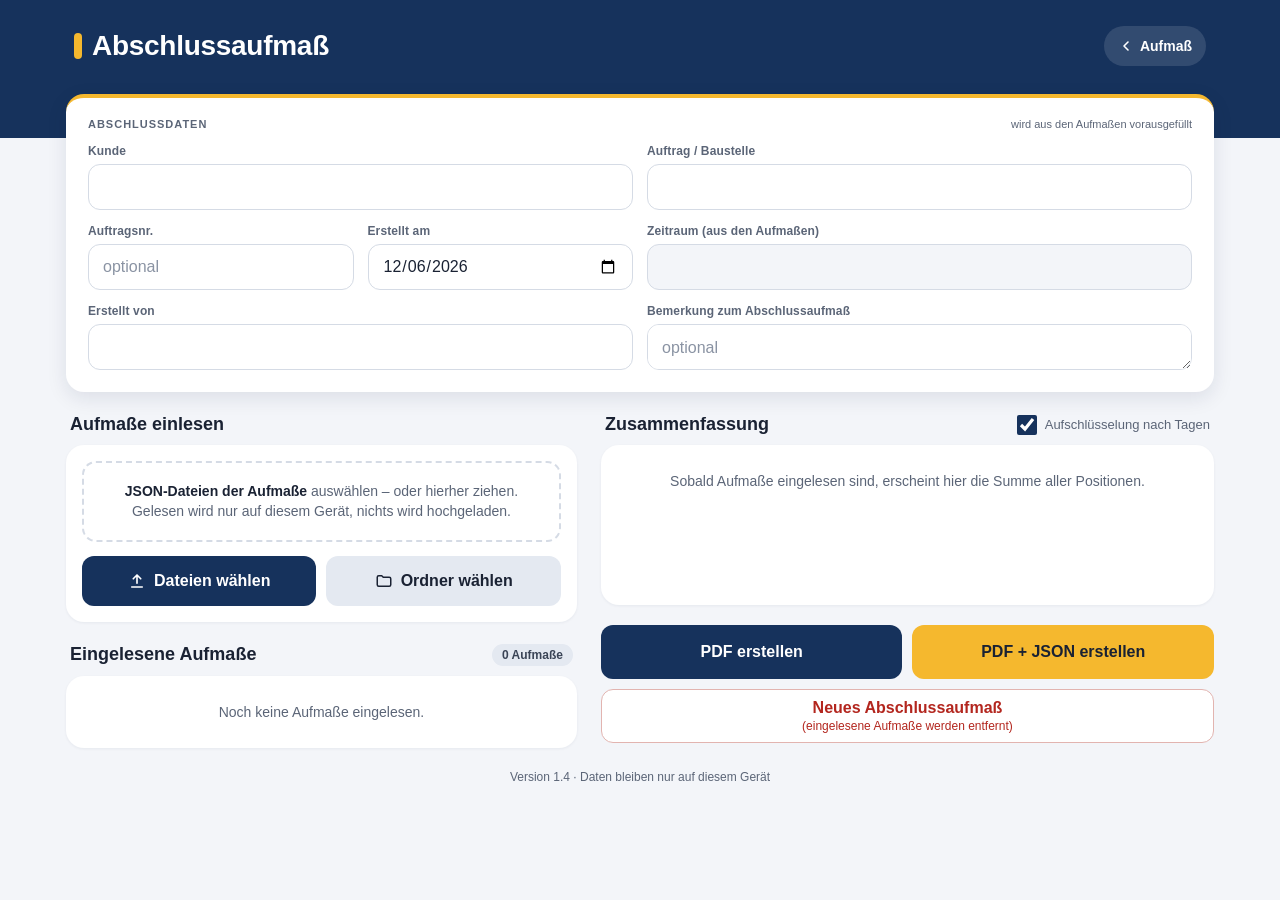
==== summe.html @ 6772f0ee "V1.4" ====
<!DOCTYPE html>
<html lang="de"><head><meta charset="utf-8">
<meta name="viewport" content="width=device-width,initial-scale=1,viewport-fit=cover">
<meta name="apple-mobile-web-app-capable" content="yes">
<meta name="mobile-web-app-capable" content="yes">
<meta name="apple-mobile-web-app-status-bar-style" content="black-translucent">
<meta name="apple-mobile-web-app-title" content="Aufmaß">
<meta name="theme-color" content="#16325c">
<link rel="manifest" href="manifest.json">
<link rel="apple-touch-icon" href="icon-180.png">
<title>Abschlussaufmaß</title>
<style>
:root{--blau:#16325c;--blau2:#0f2747;--gelb:#f5b82e;--gelb-hell:#fff8e6;--bg:#f3f5f9;--text:#1a2233;--muted:#5b6577;--linie:#d5dbe5;--rot:#b3261e}
*{box-sizing:border-box}
html{-webkit-text-size-adjust:100%}
body{margin:0;background:var(--bg);color:var(--text);font-family:-apple-system,BlinkMacSystemFont,"Segoe UI",Inter,Roboto,Arial,sans-serif;-webkit-font-smoothing:antialiased;padding-bottom:max(24px,env(safe-area-inset-bottom))}
.wrap{max-width:1180px;margin:0 auto;padding:0 16px}
button{font-family:inherit;-webkit-tap-highlight-color:transparent}
a{color:inherit}

.bar{background:var(--blau);color:#fff;padding-top:env(safe-area-inset-top)}
.bar .wrap{display:flex;align-items:center;justify-content:space-between;gap:12px;padding:22px 20px 64px}
.brand{display:flex;align-items:center;gap:10px;min-width:0}
.mark{width:8px;height:26px;border-radius:4px;background:var(--gelb);flex:none}
h1{margin:0;font-size:24px;font-weight:700;letter-spacing:-.01em}
.navlink{display:inline-flex;align-items:center;gap:6px;min-height:40px;padding:0 14px;border-radius:999px;background:rgba(255,255,255,.12);color:#fff;text-decoration:none;font-size:14px;font-weight:600;white-space:nowrap}
@media (hover:hover){.navlink:hover{background:rgba(255,255,255,.2)}}

.card{background:#fff;border-radius:18px;padding:16px;box-shadow:0 1px 3px rgba(16,32,64,.06)}
.kopf{position:relative;margin-top:-44px;padding:18px 16px 16px;border-top:4px solid var(--gelb);box-shadow:0 6px 20px rgba(16,32,64,.10)}
.kopfzeile{display:flex;align-items:center;justify-content:space-between;gap:8px;margin-bottom:14px}
.sec{font-size:11px;font-weight:700;letter-spacing:.09em;color:var(--muted);text-transform:uppercase}
.hint{font-size:11px;color:var(--muted);text-align:right}
.kgrid{display:grid;grid-template-columns:repeat(2,minmax(0,1fr));gap:12px}
.s2{grid-column:span 2}.sall{grid-column:1/-1}
.lbl{display:block;font-size:12px;font-weight:600;color:var(--muted);margin-bottom:6px;letter-spacing:.01em}
.in{display:block;width:100%;height:46px;border:1px solid var(--linie);border-radius:12px;padding:0 14px;font-family:inherit;font-size:16px;font-weight:500;color:var(--text);background:#fff;-webkit-appearance:none;appearance:none;margin:0}
input[type=date].in{line-height:44px;min-width:0}
input[type=date].in::-webkit-date-and-time-value{text-align:left}
textarea.in{height:84px;padding:12px 14px;resize:vertical;line-height:1.4}
.in::placeholder{color:#8a93a3;font-weight:400}
.in:focus{outline:none;border-color:var(--blau);box-shadow:0 0 0 3px rgba(245,184,46,.55)}
.in[readonly]{background:var(--bg);color:var(--muted)}

.btn{width:100%;min-height:50px;border:0;border-radius:12px;font-size:16px;font-weight:600;display:flex;align-items:center;justify-content:center;gap:8px;cursor:pointer;padding:8px 12px;text-align:center}
.btn:active{transform:scale(.99);filter:brightness(.95)}
.btn-blau{background:var(--blau);color:#fff}
.btn-gelb{background:var(--gelb);color:var(--text);font-weight:700}
.btn-hell{background:#e4e9f1;color:var(--text)}
.btn-rot{background:#fff;border:1.5px solid #e2b4b0;color:var(--rot)}
.btn.zwei{flex-direction:column;gap:2px}
.btn small{font-size:12px;font-weight:500}
@media (hover:hover){.btn-blau:hover{background:var(--blau2)}.btn-gelb:hover{filter:brightness(.96)}.btn-hell:hover{background:#d9e0ea}.btn-rot:hover{background:#fdf3f2}}
.mt14{margin-top:14px}
.g2{display:grid;grid-template-columns:repeat(2,minmax(0,1fr));gap:10px}

/* Import */
.drop{border:2px dashed var(--linie);border-radius:14px;padding:18px 14px;text-align:center;color:var(--muted);font-size:14px;line-height:1.45}
.drop.ueber{border-color:var(--gelb);background:var(--gelb-hell);color:var(--text)}
.drop b{color:var(--text)}
#fDateien,#fOrdner{display:none}
.meldung{margin-top:12px;border-radius:12px;padding:10px 12px;font-size:14px;line-height:1.45}
.meldung.ok{background:#eaf5ee;border:1px solid #b9dfc6}
.meldung.warn{background:var(--gelb-hell);border:1px solid var(--gelb)}
.meldung.fehler{background:#fdecea;border:1px solid #f1c9c5}
.meldung:empty{display:none}

/* Übersicht Einzelaufmaße */
.h2zeile{display:flex;align-items:center;justify-content:space-between;gap:8px;margin:22px 4px 10px}
h2{margin:0;font-size:18px;font-weight:700}
.chip{font-size:12px;font-weight:600;color:#3a4456;background:#e4e9f1;padding:4px 10px;border-radius:999px;white-space:nowrap}
.liste{padding:0;overflow:hidden}
.am{padding:12px 16px;display:flex;align-items:flex-start;gap:12px;border-bottom:1px solid #eef1f5}
.liste>.am:last-child{border-bottom:0}
.am.abw{background:#fff6f5;box-shadow:inset 4px 0 0 #e57373}
.am .t{flex:1;min-width:0}
.am .z1{font-size:15px;font-weight:600}
.am .z2,.am .z3{font-size:13px;color:var(--muted);overflow-wrap:anywhere}
.am .z3{font-style:italic}
.am .warn{display:inline-block;margin-top:4px;font-size:12px;font-weight:600;color:var(--rot)}
.del{width:40px;height:40px;border:0;border-radius:10px;background:#fdecea;color:#c62828;display:flex;align-items:center;justify-content:center;flex:none;cursor:pointer}
@media (hover:hover){.del:hover{background:#f9d7d3}}
.leer{padding:28px 16px;text-align:center;color:var(--muted);font-size:14px}

/* Ergebnis */
.grp{padding:10px 16px;background:#f7f8fb;display:flex;align-items:center;gap:8px;border-bottom:1px solid #eef1f5}
.grp b{width:6px;height:14px;border-radius:3px;background:var(--gelb)}
.grp .sec{color:var(--text)}
.grp .n{font-size:12px;color:var(--muted)}
.pos{padding:12px 16px;display:flex;align-items:flex-start;gap:12px;border-bottom:1px solid #eef1f5}
.pos .t{flex:1;min-width:0}
.pos .o{font-size:12px;color:var(--muted)}
.pos .b{font-size:15px;font-weight:600;overflow-wrap:anywhere}
.pos .auf{font-size:12.5px;color:var(--muted);margin-top:3px;line-height:1.45;overflow-wrap:anywhere}
.pos .m{font-size:15px;font-weight:700;white-space:nowrap;padding-top:14px}
.summe{padding:10px 16px;background:#eef2f8;font-size:13px;border-bottom:1px solid #e1e6ee}
.summe span{font-weight:700}
.enr{background:var(--gelb);color:var(--text);font-weight:700;padding:1px 6px;border-radius:5px}
.schalter{display:flex;align-items:center;gap:8px;font-size:13px;color:var(--muted);cursor:pointer;user-select:none}
.schalter input{width:20px;height:20px;margin:0;accent-color:var(--blau)}
.aktionen{margin-top:20px;display:grid;grid-template-columns:repeat(2,minmax(0,1fr));gap:10px}
.aktionen .btn{min-height:54px}
.foot{margin:22px 0 0;text-align:center;font-size:12px;color:var(--muted)}

@media (min-width:700px){.kgrid{grid-template-columns:repeat(4,minmax(0,1fr))}textarea.in{height:46px;min-height:46px}}
@media (min-width:900px){
  .bar .wrap{padding:26px 24px 72px}
  h1{font-size:28px}
  .kopf{padding:20px 22px 22px}
  .kgrid{gap:14px}
  .layout{display:grid;grid-template-columns:minmax(0,5fr) minmax(0,6fr);gap:24px;align-items:start}
  .rechts{position:sticky;top:16px}
  #ergebnis{max-height:calc(100vh - 270px);min-height:160px;overflow-y:auto}
}
</style></head><body>
<header class="bar"><div class="wrap">
  <div class="brand"><span class="mark"></span><h1>Abschlussaufmaß</h1></div>
  <a class="navlink" href="index.html"><svg aria-hidden="true" width="16" height="16" viewBox="0 0 24 24" fill="none" stroke="currentColor" stroke-width="2.4" stroke-linecap="round" stroke-linejoin="round"><path d="M15 18l-6-6 6-6"/></svg>Aufmaß</a>
</div></header>
<main class="wrap">

<section class="card kopf" aria-label="Daten des Abschlussaufmaßes">
  <div class="kopfzeile"><span class="sec">Abschlussdaten</span><span class="hint">wird aus den Aufmaßen vorausgefüllt</span></div>
  <div class="kgrid">
    <div class="s2"><label class="lbl" for="abKunde">Kunde</label><input class="in" id="abKunde"></div>
    <div class="s2"><label class="lbl" for="abAuftrag">Auftrag / Baustelle</label><input class="in" id="abAuftrag"></div>
    <div><label class="lbl" for="abNr">Auftragsnr.</label><input class="in" id="abNr" placeholder="optional"></div>
    <div><label class="lbl" for="abDatum">Erstellt am</label><input class="in" type="date" id="abDatum"></div>
    <div class="s2"><label class="lbl" for="abZeit">Zeitraum (aus den Aufmaßen)</label><input class="in" id="abZeit" readonly></div>
    <div class="s2"><label class="lbl" for="abVon">Erstellt von</label><input class="in" id="abVon"></div>
    <div class="s2"><label class="lbl" for="abBem">Bemerkung zum Abschlussaufmaß</label><textarea class="in" id="abBem" placeholder="optional"></textarea></div>
  </div>
</section>

<div class="layout">
<div class="links">
  <div class="h2zeile"><h2>Aufmaße einlesen</h2></div>
  <section class="card">
    <div class="drop" id="drop"><b>JSON-Dateien der Aufmaße</b> auswählen<span id="dropPC"> – oder hierher ziehen</span>.<br>Gelesen wird nur auf diesem Gerät, nichts wird hochgeladen.</div>
    <input type="file" id="fDateien" multiple accept=".json,application/json">
    <input type="file" id="fOrdner" webkitdirectory multiple>
    <div class="g2 mt14" id="importBtns">
      <button class="btn btn-blau" onclick="document.getElementById('fDateien').click()"><svg aria-hidden="true" width="18" height="18" viewBox="0 0 24 24" fill="none" stroke="currentColor" stroke-width="2.2" stroke-linecap="round" stroke-linejoin="round"><path d="M12 15V4M7 9l5-5 5 5M5 20h14"/></svg>Dateien wählen</button>
      <button class="btn btn-hell" id="btnOrdner" onclick="document.getElementById('fOrdner').click()"><svg aria-hidden="true" width="18" height="18" viewBox="0 0 24 24" fill="none" stroke="currentColor" stroke-width="2" stroke-linecap="round" stroke-linejoin="round"><path d="M3 7a2 2 0 0 1 2-2h4l2 2h8a2 2 0 0 1 2 2v8a2 2 0 0 1-2 2H5a2 2 0 0 1-2-2z"/></svg>Ordner wählen</button>
    </div>
    <div class="meldung" id="meldung"></div>
  </section>

  <div class="h2zeile"><h2>Eingelesene Aufmaße</h2><span class="chip" id="anzAm">0 Aufmaße</span></div>
  <div class="meldung warn" id="abwHinweis"></div>
  <section class="card liste" id="amListe" style="margin-top:10px"></section>
</div>

<div class="rechts">
  <div class="h2zeile"><h2>Zusammenfassung</h2>
    <label class="schalter" for="aufschl"><input type="checkbox" id="aufschl" checked>Aufschlüsselung nach Tagen</label>
  </div>
  <section class="card liste" id="ergebnis"></section>
  <div class="aktionen">
    <button class="btn btn-blau" onclick="erstellen(false)">PDF erstellen</button>
    <button class="btn btn-gelb" onclick="erstellen(true)">PDF + JSON erstellen</button>
    <button class="btn btn-rot zwei sall" onclick="neu()">Neues Abschlussaufmaß<small>(eingelesene Aufmaße werden entfernt)</small></button>
  </div>
</div>
</div>

<p class="foot" id="ver"></p>
</main>

<script src="jspdf.min.js"></script>
<script src="jspdf.autotable.min.js"></script>
<script>
const VERSION="1.4";
const KATS=["Material","Stunden","Sonstiges"];
const $=id=>document.getElementById(id);
const ls={get(k,d){try{const v=localStorage.getItem(k);return v===null?d:JSON.parse(v)}catch(e){return d}},
          set(k,v){try{localStorage.setItem(k,JSON.stringify(v))}catch(e){alert("Speichern auf dem Gerät nicht möglich.")}}};
const esc=s=>String(s??"").replace(/[&<>"']/g,c=>({"&":"&amp;","<":"&lt;",">":"&gt;",'"':"&quot;","'":"&#39;"}[c]));
const istENr=nr=>/^E\d+$/i.test(String(nr));
const nrHtml=nr=>istENr(nr)?`<span class="enr">${esc(nr)}</span>`:esc(nr);
const heute=()=>new Date().toISOString().slice(0,10);
const datumDE=iso=>iso?new Date(iso+"T12:00").toLocaleDateString("de-DE"):"";
const datumKurz=iso=>{if(!iso)return "";const [j,m,t]=iso.split("-");return (+t)+"."+(+m)+".";};
const fmt=n=>(+n).toLocaleString("de-DE",{maximumFractionDigits:3});
const rund=n=>Math.round(n*1000)/1000;
const norm=s=>String(s||"").toLowerCase().replace(/\s+/g," ").trim();
const ICON_DEL='<svg aria-hidden="true" width="18" height="18" viewBox="0 0 24 24" fill="none" stroke="currentColor" stroke-width="2" stroke-linecap="round" stroke-linejoin="round"><path d="M4 7h16M9 7V4h6v3M6 7l1 13h10l1-13"/></svg>';
const istHandy=()=>matchMedia("(pointer:coarse)").matches||/iPhone|iPad|iPod|Android/i.test(navigator.userAgent)||(navigator.platform==="MacIntel"&&navigator.maxTouchPoints>1);

// Kategorien wie in der App
function katVonEinheit(e){
  e=String(e||"").toLowerCase().replace(/\./g,"").trim();
  if(/^(std|h|stunde|stunden|std\/mann|mannstunde|mannstunden)$/.test(e))return "Stunden";
  if(/^(pauschal|pauschale|psch|pausch|pa)$/.test(e))return "Sonstiges";
  return "Material";
}
function normKat(k){k=String(k||"").toLowerCase().trim();if(k.startsWith("mat"))return "Material";if(/^(std|stund|lohn|arbeit)/.test(k))return "Stunden";if(k.startsWith("sons"))return "Sonstiges";return ""}
const katVon=(kat,einheit)=>normKat(kat)||katVonEinheit(einheit);
const rang=nr=>!nr?2:istENr(nr)?1:0;

// ---------- Zustand ----------
let aufmasse=ls.get("sum_aufmasse",[]);
const FELDER=["abKunde","abNr","abAuftrag","abDatum","abVon","abBem"];
let vonHand=ls.get("sum_vonhand",{});
FELDER.forEach(f=>{$(f).value=ls.get("sum_"+f,"");$(f).oninput=()=>{vonHand[f]=true;ls.set("sum_vonhand",vonHand);ls.set("sum_"+f,$(f).value)}});
if(!$("abDatum").value){$("abDatum").value=heute();ls.set("sum_abDatum",$("abDatum").value)}
$("aufschl").checked=ls.get("sum_aufschl",true);
$("aufschl").onchange=()=>{ls.set("sum_aufschl",$("aufschl").checked);zeigeErgebnis()};
function speichern(){ls.set("sum_aufmasse",aufmasse)}

// ---------- Einlesen ----------
function pruefe(j){
  if(!j||j.format!=="aufmass"||!Array.isArray(j.positionen)||!j.kopf)return "keine Aufmaß-Datei";
  return "";
}
function bereinige(j,dateiname){
  const k=j.kopf||{};
  return {
    id:String(j.id||dateiname+"_"+(k.datum||"")),datei:dateiname,
    datum:String(k.datum||""),kunde:String(k.kunde||""),auftragsnummer:String(k.auftragsnummer||""),
    auftrag:String(k.auftrag||""),aufgenommenVon:String(k.aufgenommenVon||""),notizen:String(k.notizen||""),
    positionen:j.positionen.filter(p=>p&&p.bezeichnung&&isFinite(+p.menge)).map(p=>({
      artikelnummer:String(p.artikelnummer||""),bezeichnung:String(p.bezeichnung),menge:+p.menge,
      einheit:String(p.einheit||"Stk"),kategorie:katVon(p.kategorie,p.einheit),bemerkung:String(p.bemerkung||"")}))
  };
}
async function einlesen(fileList){
  const files=[...fileList].filter(f=>/\.json$/i.test(f.name));
  const ignoriert=fileList.length-files.length;
  let neu=0;const doppelt=[],kaputt=[];
  for(const f of files){
    try{
      const j=JSON.parse(await f.text());const fehler=pruefe(j);
      if(fehler){kaputt.push(f.name);continue}
      const a=bereinige(j,f.name);
      if(aufmasse.some(x=>x.id===a.id)){doppelt.push(f.name);continue}
      aufmasse.push(a);neu++;
    }catch(e){kaputt.push(f.name)}
  }
  aufmasse.sort((a,b)=>a.datum.localeCompare(b.datum)||a.aufgenommenVon.localeCompare(b.aufgenommenVon,"de"));
  speichern();alles();
  const m=$("meldung");const teile=[];
  if(neu)teile.push(`<b>${neu} Aufmaß${neu==1?"":"e"} eingelesen.</b>`);
  if(doppelt.length)teile.push(`${doppelt.length} bereits vorhanden und übersprungen: ${doppelt.map(esc).join(", ")}`);
  if(kaputt.length)teile.push(`${kaputt.length} Datei${kaputt.length==1?"":"en"} konnte${kaputt.length==1?"":"n"} nicht gelesen werden (keine Aufmaß-JSON): ${kaputt.map(esc).join(", ")}`);
  if(ignoriert>0&&!files.length)teile.push("Keine JSON-Dateien gefunden.");
  m.className="meldung "+(kaputt.length||(!neu&&!doppelt.length)?"fehler":doppelt.length?"warn":"ok");
  m.innerHTML=teile.join("<br>");
}
$("fDateien").onchange=e=>{einlesen(e.target.files);e.target.value=""};
$("fOrdner").onchange=e=>{einlesen(e.target.files);e.target.value=""};
// Ordner-Auswahl und Ziehen nur am PC (iPhone kann das nicht)
if(istHandy()){$("btnOrdner").style.display="none";$("dropPC").style.display="none";$("importBtns").style.gridTemplateColumns="1fr"}
const drop=$("drop");
["dragenter","dragover"].forEach(ev=>document.addEventListener(ev,e=>{e.preventDefault();drop.classList.add("ueber")}));
["dragleave","drop"].forEach(ev=>document.addEventListener(ev,e=>{e.preventDefault();if(ev==="drop"||!e.relatedTarget)drop.classList.remove("ueber")}));
document.addEventListener("drop",e=>{if(e.dataTransfer&&e.dataTransfer.files.length)einlesen(e.dataTransfer.files)});
drop.onclick=()=>$("fDateien").click();drop.style.cursor="pointer";

// ---------- Auswertung ----------
// Bezug: wenn alle eine Auftragsnummer haben -> danach, sonst Kunde + Auftrag. Häufigster Wert gilt als "richtig".
function bezug(){
  const mitNr=aufmasse.length&&aufmasse.every(a=>a.auftragsnummer);
  const key=a=>mitNr?norm(a.auftragsnummer):norm(a.kunde)+"|"+norm(a.auftrag);
  const zaehl={};aufmasse.forEach(a=>{zaehl[key(a)]=(zaehl[key(a)]||0)+1});
  const ref=Object.keys(zaehl).sort((x,y)=>zaehl[y]-zaehl[x])[0];
  const refA=aufmasse.find(a=>key(a)===ref);
  return {abw:new Set(aufmasse.filter(a=>key(a)!==ref).map(a=>a.id)),refA,mitNr};
}
function label(a){
  const gleicherTag=aufmasse.filter(x=>x.datum===a.datum).length>1;
  return datumKurz(a.datum)+(gleicherTag&&a.aufgenommenVon?" "+a.aufgenommenVon:"");
}
function zusammenfassen(){
  const map=new Map();
  aufmasse.forEach(a=>a.positionen.forEach(p=>{
    const key=(p.artikelnummer?"nr:"+norm(p.artikelnummer):"txt:"+norm(p.bezeichnung))+"|"+norm(p.einheit);
    if(!map.has(key))map.set(key,{artikelnummer:p.artikelnummer,bezeichnung:p.bezeichnung,einheit:p.einheit,kategorie:p.kategorie,menge:0,teile:new Map()});
    const e=map.get(key);e.menge=rund(e.menge+p.menge);
    if(!e.teile.has(a.id))e.teile.set(a.id,{aufmassId:a.id,datum:a.datum,label:label(a),menge:0,bem:[]});
    const t=e.teile.get(a.id);t.menge=rund(t.menge+p.menge);if(p.bemerkung&&!t.bem.includes(p.bemerkung))t.bem.push(p.bemerkung);
  }));
  const liste=[...map.values()].map(e=>({...e,teile:[...e.teile.values()].sort((x,y)=>x.datum.localeCompare(y.datum))}));
  liste.sort((a,b)=>KATS.indexOf(a.kategorie)-KATS.indexOf(b.kategorie)||rang(a.artikelnummer)-rang(b.artikelnummer)||
    a.artikelnummer.localeCompare(b.artikelnummer,"de",{numeric:true})||a.bezeichnung.localeCompare(b.bezeichnung,"de"));
  return KATS.map(k=>{
    const pos=liste.filter(e=>e.kategorie===k);
    const summen={};pos.forEach(e=>{summen[e.einheit]=rund((summen[e.einheit]||0)+e.menge)});
    return {kat:k,pos,summen};
  }).filter(g=>g.pos.length);
}
const teilText=t=>`${t.label}: ${fmt(t.menge)}${t.bem.length?" ("+t.bem.join(", ")+")":""}`;
const summenText=s=>Object.entries(s).map(([e,m])=>fmt(m)+" "+e).join(" · ");
function zeitraum(){
  const d=aufmasse.map(a=>a.datum).filter(Boolean).sort();
  if(!d.length)return {von:"",bis:"",text:""};
  return {von:d[0],bis:d[d.length-1],text:d[0]===d[d.length-1]?datumDE(d[0]):datumDE(d[0])+" – "+datumDE(d[d.length-1])};
}

// ---------- Anzeige ----------
function zeigeAufmasse(){
  const {abw}=bezug();
  $("anzAm").textContent=aufmasse.length==1?"1 Aufmaß":aufmasse.length+" Aufmaße";
  $("abwHinweis").innerHTML=abw.size?`<b>Bitte prüfen:</b> ${abw.size} Aufmaß${abw.size==1?" gehört":"e gehören"} vielleicht zu einem anderen Kunden oder Auftrag (rot markiert). ${abw.size==1?"Es wird":"Sie werden"} trotzdem mitgezählt, bis du ${abw.size==1?"es":"sie"} entfernst.`:"";
  $("amListe").innerHTML=aufmasse.length?aufmasse.map((a,i)=>`<div class="am${abw.has(a.id)?" abw":""}"><div class="t">
      <div class="z1">${esc(datumDE(a.datum))}${a.aufgenommenVon?" · "+esc(a.aufgenommenVon):""}</div>
      <div class="z2">${esc(a.kunde||"ohne Kunde")}${a.auftragsnummer?" · Nr. "+esc(a.auftragsnummer):""}${a.auftrag?" · "+esc(a.auftrag):""} · ${a.positionen.length} Pos.</div>
      ${a.notizen?`<div class="z3">„${esc(a.notizen)}“</div>`:""}
      ${abw.has(a.id)?'<span class="warn">Anderer Kunde / Auftrag?</span>':""}
    </div><button class="del" data-i="${i}" aria-label="Aufmaß entfernen">${ICON_DEL}</button></div>`).join("")
    :'<div class="leer">Noch keine Aufmaße eingelesen.</div>';
}
$("amListe").onclick=e=>{const b=e.target.closest("button.del");if(!b)return;aufmasse.splice(+b.dataset.i,1);speichern();alles()};
function zeigeErgebnis(){
  const gr=zusammenfassen(),auf=$("aufschl").checked;let n=0;
  $("ergebnis").innerHTML=gr.length?gr.map(g=>`<div class="grp"><b></b><span class="sec">${g.kat}</span><span class="n">${g.pos.length}</span></div>`
    +g.pos.map(e=>`<div class="pos"><div class="t"><div class="o">${++n}${e.artikelnummer?" · "+nrHtml(e.artikelnummer):""}</div><div class="b">${esc(e.bezeichnung)}</div>${auf?`<div class="auf">${e.teile.map(t=>esc(teilText(t))).join(" · ")}</div>`:""}</div><div class="m">${fmt(e.menge)} ${esc(e.einheit)}</div></div>`).join("")
    +`<div class="summe">Summe ${g.kat}: <span>${esc(summenText(g.summen))}</span></div>`).join("")
    :'<div class="leer">Sobald Aufmaße eingelesen sind, erscheint hier die Summe aller Positionen.</div>';
}
function kopfAuffuellen(){
  const {refA}=bezug();const z=zeitraum();
  $("abZeit").value=z.text;
  const vor={abKunde:refA?refA.kunde:"",abNr:refA?refA.auftragsnummer:"",abAuftrag:refA?refA.auftrag:""};
  Object.entries(vor).forEach(([f,v])=>{if(!vonHand[f]){$(f).value=v;ls.set("sum_"+f,v)}});
}
function alles(){kopfAuffuellen();zeigeAufmasse();zeigeErgebnis()}
function neu(){
  if(aufmasse.length&&!confirm("Alle eingelesenen Aufmaße und die Abschlussdaten entfernen?\n\nHast du das PDF gespeichert? Die JSON-Dateien der Einzelaufmaße bleiben natürlich erhalten."))return;
  aufmasse=[];speichern();vonHand={};ls.set("sum_vonhand",vonHand);
  ["abKunde","abNr","abAuftrag","abBem"].forEach(f=>{$(f).value="";ls.set("sum_"+f,"")});
  $("abDatum").value=heute();ls.set("sum_abDatum",$("abDatum").value);$("meldung").innerHTML="";alles();
}

// ---------- PDF + JSON ----------
const BLAU=[22,50,92],GELB=[245,184,46],LINIE=[225,229,236];
const UML={"ä":"ae","ö":"oe","ü":"ue","Ä":"Ae","Ö":"Oe","Ü":"Ue","ß":"ss"};
const k=()=>({kunde:$("abKunde").value.trim(),nr:$("abNr").value.trim(),auftrag:$("abAuftrag").value.trim(),datum:$("abDatum").value,von:$("abVon").value.trim(),bem:$("abBem").value.trim()});
function dateiName(kd){return ("Abschlussaufmass_"+(kd.kunde||"Kunde")+"_"+(kd.datum||"")).replace(/[äöüÄÖÜß]/g,c=>UML[c]).replace(/[^\w-]+/g,"_").replace(/_+/g,"_")}

function bauePDF(kd){
  const {jsPDF}=window.jspdf;const doc=new jsPDF({unit:"mm",format:"a4"});
  const {abw}=bezug();const z=zeitraum();const gr=zusammenfassen();const auf=$("aufschl").checked;
  doc.setFontSize(18);doc.setTextColor(...BLAU);doc.text("Abschlussaufmaß",14,18);doc.setTextColor(0);
  doc.setDrawColor(...GELB);doc.setLineWidth(1.2);doc.line(14,21,196,21);doc.setDrawColor(0);doc.setLineWidth(0.2);
  doc.setFontSize(10);
  const kopf=[["Kunde",kd.kunde]];if(kd.nr)kopf.push(["Auftragsnummer",kd.nr]);
  kopf.push(["Auftrag / Baustelle",kd.auftrag],["Zeitraum",z.text],["Anzahl Aufmaße",String(aufmasse.length)],["Erstellt am",datumDE(kd.datum)]);
  if(kd.von)kopf.push(["Erstellt von",kd.von]);if(kd.bem)kopf.push(["Bemerkung",kd.bem]);
  let y=29;kopf.forEach(([a,v])=>{doc.setFont(undefined,"bold");doc.text(a+":",14,y);doc.setFont(undefined,"normal");const zl=doc.splitTextToSize(v||"",140);doc.text(zl,55,y);y+=5*Math.max(1,zl.length)+1});
  const folgeKopf=["Abschlussaufmaß",kd.kunde,kd.nr,kd.auftrag,z.text].filter(Boolean).join("  ·  ");
  const folge=()=>{doc.setFontSize(8);doc.setTextColor(90);doc.text(doc.splitTextToSize(folgeKopf,182)[0],14,12);doc.setDrawColor(...GELB);doc.setLineWidth(0.6);doc.line(14,14,196,14);doc.setDrawColor(0);doc.setLineWidth(0.2);doc.setTextColor(0)};
  const opts={margin:{top:20,bottom:18},showHead:"everyPage",didDrawPage:d=>{if(d.pageNumber>1)folge()}};
  const ueberschrift=(t,yy)=>{if(yy>265){doc.addPage();folge();yy=26}doc.setFontSize(12);doc.setFont(undefined,"bold");doc.setTextColor(...BLAU);doc.text(t,14,yy);doc.setTextColor(0);doc.setFont(undefined,"normal");return yy+3};

  // 1. Übersicht der Einzelaufmaße
  y=ueberschrift("Übersicht der Einzelaufmaße",y+5);
  doc.autoTable({...opts,startY:y,head:[["Datum","Aufgenommen von","Kunde","Auftrag / Baustelle","Pos."]],
    body:aufmasse.map(a=>{const st=abw.has(a.id)?{fillColor:[253,236,234]}:{};return [datumDE(a.datum),a.aufgenommenVon,a.kunde+(abw.has(a.id)?"  (abweichend!)":""),[a.auftragsnummer?"Nr. "+a.auftragsnummer:"",a.auftrag].filter(Boolean).join(" · "),a.positionen.length].map(c=>({content:String(c),styles:st}))}),
    styles:{fontSize:9,cellPadding:2},headStyles:{fillColor:BLAU},columnStyles:{0:{cellWidth:22},4:{cellWidth:12,halign:"right"}}});
  y=doc.lastAutoTable.finalY;

  // 2. Notizen aus den Einzelaufmaßen
  const mitNotiz=aufmasse.filter(a=>a.notizen);
  if(mitNotiz.length){
    y=ueberschrift("Notizen aus den Einzelaufmaßen",y+10);
    doc.autoTable({...opts,startY:y,theme:"plain",body:mitNotiz.map(a=>[datumDE(a.datum)+(a.aufgenommenVon?"\n"+a.aufgenommenVon:""),a.notizen]),
      styles:{fontSize:9,cellPadding:2,lineColor:LINIE,lineWidth:{bottom:0.2}},columnStyles:{0:{cellWidth:30,textColor:90}}});
    y=doc.lastAutoTable.finalY;
  }

  // 3. Zusammenfassung
  y=ueberschrift("Zusammenfassung aller Positionen",y+10);
  const body=[];let n=0;const linie={bottom:0.2},ohne={bottom:0};
  gr.forEach(g=>{
    body.push([{content:g.kat,colSpan:5,styles:{fillColor:[255,248,230],fontStyle:"bold",textColor:20,lineWidth:linie,lineColor:LINIE}}]);
    g.pos.forEach(e=>{
      const sub=auf&&e.teile.length;
      body.push([++n,e.artikelnummer,e.bezeichnung,fmt(e.menge),e.einheit].map((c,i)=>({content:String(c),styles:{lineWidth:sub?ohne:linie,lineColor:LINIE,fontStyle:i==3?"bold":"normal"}})));
      if(sub)body.push(["","",{content:e.teile.map(teilText).join("  ·  "),colSpan:3,styles:{fontSize:7.5,textColor:100,cellPadding:{top:0,bottom:2,left:2,right:2}}}].map(c=>typeof c==="object"?{...c,styles:{...c.styles,lineWidth:linie,lineColor:LINIE}}:{content:c,styles:{lineWidth:linie,lineColor:LINIE}}));
    });
    body.push([{content:"Summe "+g.kat+":  "+summenText(g.summen),colSpan:5,styles:{fillColor:[238,242,248],fontStyle:"bold",lineWidth:linie,lineColor:LINIE}}]);
  });
  doc.autoTable({...opts,startY:y,theme:"plain",head:[["Pos.","Art.-Nr.","Material / Leistung","Menge","Einheit"]],body,
    styles:{fontSize:9,cellPadding:2},headStyles:{fillColor:BLAU,textColor:255,fontStyle:"bold"},columnStyles:{0:{cellWidth:11},1:{cellWidth:24},3:{halign:"right",cellWidth:22},4:{cellWidth:22}}});

  let ey=doc.lastAutoTable.finalY+25;if(ey>272){doc.addPage();ey=40;folge()}
  doc.setLineWidth(0.2);doc.line(14,ey,90,ey);doc.line(115,ey,196,ey);doc.setFontSize(9);doc.text("Ort, Datum",14,ey+5);doc.text("Unterschrift Kunde",115,ey+5);
  const seiten=doc.getNumberOfPages();
  for(let i=1;i<=seiten;i++){doc.setPage(i);doc.setFontSize(8);doc.setTextColor(120);doc.text("Seite "+i+" von "+seiten,196,290,{align:"right"});doc.setTextColor(0)}
  return doc.output("blob");
}
function baueJSON(kd){
  const z=zeitraum(),{abw}=bezug();
  return JSON.stringify({
    format:"abschlussaufmass",formatVersion:1,erstelltAm:new Date().toISOString(),appVersion:VERSION,
    kopf:{kunde:kd.kunde,auftragsnummer:kd.nr,auftrag:kd.auftrag,zeitraumVon:z.von,zeitraumBis:z.bis,datum:kd.datum,erstelltVon:kd.von,bemerkung:kd.bem},
    aufmasse:aufmasse.map(a=>({id:a.id,datum:a.datum,aufgenommenVon:a.aufgenommenVon,kunde:a.kunde,auftragsnummer:a.auftragsnummer,auftrag:a.auftrag,notizen:a.notizen,anzahlPositionen:a.positionen.length,abweichend:abw.has(a.id)})),
    positionen:zusammenfassen().flatMap(g=>g.pos.map(e=>({artikelnummer:e.artikelnummer,bezeichnung:e.bezeichnung,menge:e.menge,einheit:e.einheit,kategorie:e.kategorie,
      aufschluesselung:e.teile.map(t=>({aufmassId:t.aufmassId,datum:t.datum,menge:t.menge,bemerkungen:t.bem}))}))),
    summenJeKategorie:Object.fromEntries(zusammenfassen().map(g=>[g.kat,g.summen]))
  },null,2);
}
function erstellen(mitJson){
  if(!aufmasse.length)return alert("Es sind noch keine Aufmaße eingelesen.");
  const {abw}=bezug();
  if(abw.size&&!confirm(abw.size+" Aufmaß(e) haben einen anderen Kunden oder Auftrag und werden mitgezählt.\n\nTrotzdem erstellen?"))return;
  const kd=k(),name=dateiName(kd);
  const files=[new File([bauePDF(kd)],name+".pdf",{type:"application/pdf"})];
  if(mitJson)files.push(new File([baueJSON(kd)],name+".json",{type:"application/json"}));
  teilen(files);
}
async function teilen(files){
  if(istHandy()&&navigator.canShare&&navigator.canShare({files})){
    try{await navigator.share({files});return}catch(e){if(e.name==="AbortError")return}
  }
  files.forEach((f,i)=>setTimeout(()=>{const a=document.createElement("a");a.href=URL.createObjectURL(f);a.download=f.name;document.body.appendChild(a);a.click();setTimeout(()=>{URL.revokeObjectURL(a.href);a.remove()},2000)},i*400));
}

$("ver").textContent="Version "+VERSION+" · Daten bleiben nur auf diesem Gerät";
alles();
if("serviceWorker" in navigator&&location.protocol.startsWith("http"))navigator.serviceWorker.register("sw.js").catch(()=>{});
</script></body></html>
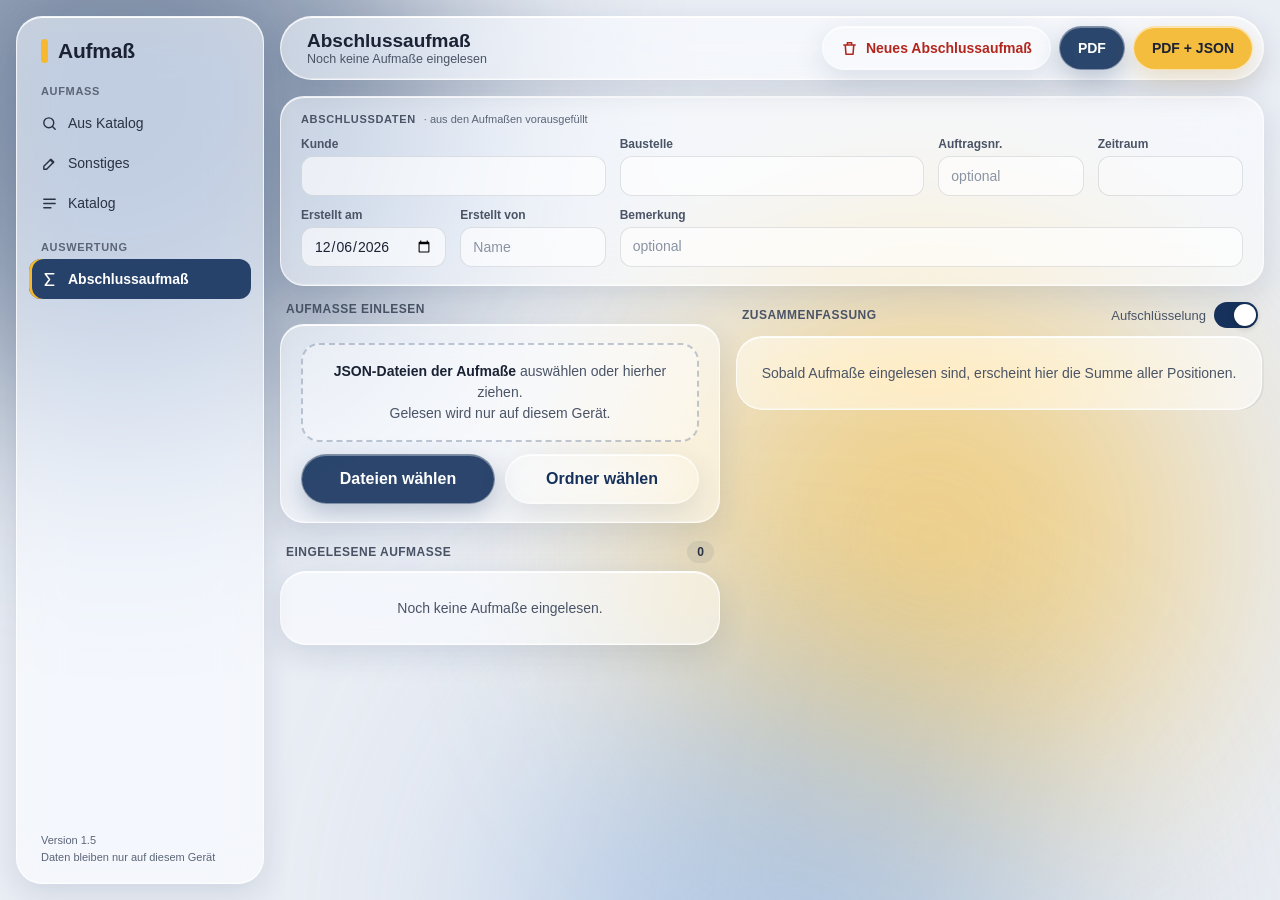
==== commit 83a3a17f: "V1.5" ====
--- a/summe.html
+++ b/summe.html
@@ -3,216 +3,128 @@
 <meta name="viewport" content="width=device-width,initial-scale=1,viewport-fit=cover">
 <meta name="apple-mobile-web-app-capable" content="yes">
 <meta name="mobile-web-app-capable" content="yes">
-<meta name="apple-mobile-web-app-status-bar-style" content="black-translucent">
+<meta name="apple-mobile-web-app-status-bar-style" content="default">
 <meta name="apple-mobile-web-app-title" content="Aufmaß">
-<meta name="theme-color" content="#16325c">
+<meta name="theme-color" content="#e9edf4">
 <link rel="manifest" href="manifest.json">
 <link rel="apple-touch-icon" href="icon-180.png">
+<link rel="stylesheet" href="glas.css">
 <title>Abschlussaufmaß</title>
 <style>
-:root{--blau:#16325c;--blau2:#0f2747;--gelb:#f5b82e;--gelb-hell:#fff8e6;--bg:#f3f5f9;--text:#1a2233;--muted:#5b6577;--linie:#d5dbe5;--rot:#b3261e}
-*{box-sizing:border-box}
-html{-webkit-text-size-adjust:100%}
-body{margin:0;background:var(--bg);color:var(--text);font-family:-apple-system,BlinkMacSystemFont,"Segoe UI",Inter,Roboto,Arial,sans-serif;-webkit-font-smoothing:antialiased;padding-bottom:max(24px,env(safe-area-inset-bottom))}
-.wrap{max-width:1180px;margin:0 auto;padding:0 16px}
-button{font-family:inherit;-webkit-tap-highlight-color:transparent}
-a{color:inherit}
-
-.bar{background:var(--blau);color:#fff;padding-top:env(safe-area-inset-top)}
-.bar .wrap{display:flex;align-items:center;justify-content:space-between;gap:12px;padding:22px 20px 64px}
-.brand{display:flex;align-items:center;gap:10px;min-width:0}
-.mark{width:8px;height:26px;border-radius:4px;background:var(--gelb);flex:none}
-h1{margin:0;font-size:24px;font-weight:700;letter-spacing:-.01em}
-.navlink{display:inline-flex;align-items:center;gap:6px;min-height:40px;padding:0 14px;border-radius:999px;background:rgba(255,255,255,.12);color:#fff;text-decoration:none;font-size:14px;font-weight:600;white-space:nowrap}
-@media (hover:hover){.navlink:hover{background:rgba(255,255,255,.2)}}
-
-.card{background:#fff;border-radius:18px;padding:16px;box-shadow:0 1px 3px rgba(16,32,64,.06)}
-.kopf{position:relative;margin-top:-44px;padding:18px 16px 16px;border-top:4px solid var(--gelb);box-shadow:0 6px 20px rgba(16,32,64,.10)}
-.kopfzeile{display:flex;align-items:center;justify-content:space-between;gap:8px;margin-bottom:14px}
-.sec{font-size:11px;font-weight:700;letter-spacing:.09em;color:var(--muted);text-transform:uppercase}
-.hint{font-size:11px;color:var(--muted);text-align:right}
-.kgrid{display:grid;grid-template-columns:repeat(2,minmax(0,1fr));gap:12px}
-.s2{grid-column:span 2}.sall{grid-column:1/-1}
-.lbl{display:block;font-size:12px;font-weight:600;color:var(--muted);margin-bottom:6px;letter-spacing:.01em}
-.in{display:block;width:100%;height:46px;border:1px solid var(--linie);border-radius:12px;padding:0 14px;font-family:inherit;font-size:16px;font-weight:500;color:var(--text);background:#fff;-webkit-appearance:none;appearance:none;margin:0}
-input[type=date].in{line-height:44px;min-width:0}
-input[type=date].in::-webkit-date-and-time-value{text-align:left}
-textarea.in{height:84px;padding:12px 14px;resize:vertical;line-height:1.4}
-.in::placeholder{color:#8a93a3;font-weight:400}
-.in:focus{outline:none;border-color:var(--blau);box-shadow:0 0 0 3px rgba(245,184,46,.55)}
-.in[readonly]{background:var(--bg);color:var(--muted)}
-
-.btn{width:100%;min-height:50px;border:0;border-radius:12px;font-size:16px;font-weight:600;display:flex;align-items:center;justify-content:center;gap:8px;cursor:pointer;padding:8px 12px;text-align:center}
-.btn:active{transform:scale(.99);filter:brightness(.95)}
-.btn-blau{background:var(--blau);color:#fff}
-.btn-gelb{background:var(--gelb);color:var(--text);font-weight:700}
-.btn-hell{background:#e4e9f1;color:var(--text)}
-.btn-rot{background:#fff;border:1.5px solid #e2b4b0;color:var(--rot)}
-.btn.zwei{flex-direction:column;gap:2px}
-.btn small{font-size:12px;font-weight:500}
-@media (hover:hover){.btn-blau:hover{background:var(--blau2)}.btn-gelb:hover{filter:brightness(.96)}.btn-hell:hover{background:#d9e0ea}.btn-rot:hover{background:#fdf3f2}}
-.mt14{margin-top:14px}
-.g2{display:grid;grid-template-columns:repeat(2,minmax(0,1fr));gap:10px}
-
-/* Import */
-.drop{border:2px dashed var(--linie);border-radius:14px;padding:18px 14px;text-align:center;color:var(--muted);font-size:14px;line-height:1.45}
-.drop.ueber{border-color:var(--gelb);background:var(--gelb-hell);color:var(--text)}
-.drop b{color:var(--text)}
-#fDateien,#fOrdner{display:none}
-.meldung{margin-top:12px;border-radius:12px;padding:10px 12px;font-size:14px;line-height:1.45}
-.meldung.ok{background:#eaf5ee;border:1px solid #b9dfc6}
-.meldung.warn{background:var(--gelb-hell);border:1px solid var(--gelb)}
-.meldung.fehler{background:#fdecea;border:1px solid #f1c9c5}
-.meldung:empty{display:none}
-
-/* Übersicht Einzelaufmaße */
-.h2zeile{display:flex;align-items:center;justify-content:space-between;gap:8px;margin:22px 4px 10px}
-h2{margin:0;font-size:18px;font-weight:700}
-.chip{font-size:12px;font-weight:600;color:#3a4456;background:#e4e9f1;padding:4px 10px;border-radius:999px;white-space:nowrap}
-.liste{padding:0;overflow:hidden}
-.am{padding:12px 16px;display:flex;align-items:flex-start;gap:12px;border-bottom:1px solid #eef1f5}
-.liste>.am:last-child{border-bottom:0}
-.am.abw{background:#fff6f5;box-shadow:inset 4px 0 0 #e57373}
-.am .t{flex:1;min-width:0}
-.am .z1{font-size:15px;font-weight:600}
-.am .z2,.am .z3{font-size:13px;color:var(--muted);overflow-wrap:anywhere}
-.am .z3{font-style:italic}
-.am .warn{display:inline-block;margin-top:4px;font-size:12px;font-weight:600;color:var(--rot)}
-.del{width:40px;height:40px;border:0;border-radius:10px;background:#fdecea;color:#c62828;display:flex;align-items:center;justify-content:center;flex:none;cursor:pointer}
-@media (hover:hover){.del:hover{background:#f9d7d3}}
-.leer{padding:28px 16px;text-align:center;color:var(--muted);font-size:14px}
-
-/* Ergebnis */
-.grp{padding:10px 16px;background:#f7f8fb;display:flex;align-items:center;gap:8px;border-bottom:1px solid #eef1f5}
-.grp b{width:6px;height:14px;border-radius:3px;background:var(--gelb)}
-.grp .sec{color:var(--text)}
-.grp .n{font-size:12px;color:var(--muted)}
-.pos{padding:12px 16px;display:flex;align-items:flex-start;gap:12px;border-bottom:1px solid #eef1f5}
-.pos .t{flex:1;min-width:0}
-.pos .o{font-size:12px;color:var(--muted)}
-.pos .b{font-size:15px;font-weight:600;overflow-wrap:anywhere}
-.pos .auf{font-size:12.5px;color:var(--muted);margin-top:3px;line-height:1.45;overflow-wrap:anywhere}
-.pos .m{font-size:15px;font-weight:700;white-space:nowrap;padding-top:14px}
-.summe{padding:10px 16px;background:#eef2f8;font-size:13px;border-bottom:1px solid #e1e6ee}
-.summe span{font-weight:700}
-.enr{background:var(--gelb);color:var(--text);font-weight:700;padding:1px 6px;border-radius:5px}
-.schalter{display:flex;align-items:center;gap:8px;font-size:13px;color:var(--muted);cursor:pointer;user-select:none}
-.schalter input{width:20px;height:20px;margin:0;accent-color:var(--blau)}
-.aktionen{margin-top:20px;display:grid;grid-template-columns:repeat(2,minmax(0,1fr));gap:10px}
-.aktionen .btn{min-height:54px}
-.foot{margin:22px 0 0;text-align:center;font-size:12px;color:var(--muted)}
-
-@media (min-width:700px){.kgrid{grid-template-columns:repeat(4,minmax(0,1fr))}textarea.in{height:46px;min-height:46px}}
-@media (min-width:900px){
-  .bar .wrap{padding:26px 24px 72px}
-  h1{font-size:28px}
-  .kopf{padding:20px 22px 22px}
-  .kgrid{gap:14px}
-  .layout{display:grid;grid-template-columns:minmax(0,5fr) minmax(0,6fr);gap:24px;align-items:start}
-  .rechts{position:sticky;top:16px}
-  #ergebnis{max-height:calc(100vh - 270px);min-height:160px;overflow-y:auto}
-}
-</style></head><body>
-<header class="bar"><div class="wrap">
-  <div class="brand"><span class="mark"></span><h1>Abschlussaufmaß</h1></div>
-  <a class="navlink" href="index.html"><svg aria-hidden="true" width="16" height="16" viewBox="0 0 24 24" fill="none" stroke="currentColor" stroke-width="2.4" stroke-linecap="round" stroke-linejoin="round"><path d="M15 18l-6-6 6-6"/></svg>Aufmaß</a>
-</div></header>
-<main class="wrap">
-
-<section class="card kopf" aria-label="Daten des Abschlussaufmaßes">
-  <div class="kopfzeile"><span class="sec">Abschlussdaten</span><span class="hint">wird aus den Aufmaßen vorausgefüllt</span></div>
-  <div class="kgrid">
-    <div class="s2"><label class="lbl" for="abKunde">Kunde</label><input class="in" id="abKunde"></div>
-    <div class="s2"><label class="lbl" for="abAuftrag">Auftrag / Baustelle</label><input class="in" id="abAuftrag"></div>
-    <div><label class="lbl" for="abNr">Auftragsnr.</label><input class="in" id="abNr" placeholder="optional"></div>
-    <div><label class="lbl" for="abDatum">Erstellt am</label><input class="in" type="date" id="abDatum"></div>
-    <div class="s2"><label class="lbl" for="abZeit">Zeitraum (aus den Aufmaßen)</label><input class="in" id="abZeit" readonly></div>
-    <div class="s2"><label class="lbl" for="abVon">Erstellt von</label><input class="in" id="abVon"></div>
-    <div class="s2"><label class="lbl" for="abBem">Bemerkung zum Abschlussaufmaß</label><textarea class="in" id="abBem" placeholder="optional"></textarea></div>
+.mini{width:36px;height:36px;border-radius:50%;border:0;display:flex;align-items:center;justify-content:center;flex:none;background:rgba(217,48,37,.12);color:#c62828}
+.handykopf{flex-direction:column;gap:10px}
+.handykopf .pille{height:40px;padding:0 14px 0 10px}
+.ausgeblendet .zinhalt{opacity:.75}
+.wiederher{border:0;background:rgba(22,50,92,.1);color:var(--blau);font-weight:600;font-size:13px;border-radius:999px;padding:7px 12px;white-space:nowrap}
+.aufschl{display:flex;align-items:center;gap:8px;text-transform:none;letter-spacing:0;font-weight:500;font-size:13px;cursor:pointer}
+.aufschl input.schalter{width:44px;height:26px}
+.aufschl input.schalter::after{width:22px;height:22px}
+.aufschl input.schalter:checked::after{transform:translateX(18px)}
+@media (min-width:900px){.handykopf{display:none}}
+</style>
+</head><body>
+<div class="hg" aria-hidden="true"><i class="b1"></i><i class="b2"></i><i class="b3"></i></div>
+
+<aside class="seite glass" aria-label="Navigation">
+  <div class="brand"><span></span><b>Aufmaß</b></div>
+  <div class="ncap">Aufmaß</div>
+  <a class="nav" href="index.html"><svg aria-hidden="true" width="17" height="17" viewBox="0 0 24 24" fill="none" stroke="currentColor" stroke-width="2" stroke-linecap="round"><circle cx="11" cy="11" r="7"/><path d="M20 20l-3.5-3.5"/></svg>Aus Katalog</a>
+  <a class="nav" href="index.html#sonstiges"><svg aria-hidden="true" width="17" height="17" viewBox="0 0 24 24" fill="none" stroke="currentColor" stroke-width="2" stroke-linecap="round" stroke-linejoin="round"><path d="M4 20h4l10-10-4-4L4 16z"/><path d="M13 7l4 4"/></svg>Sonstiges</a>
+  <a class="nav" href="index.html#katalog"><svg aria-hidden="true" width="17" height="17" viewBox="0 0 24 24" fill="none" stroke="currentColor" stroke-width="2" stroke-linecap="round"><path d="M4 6h16M4 12h16M4 18h10"/></svg>Katalog</a>
+  <div class="ncap">Auswertung</div>
+  <span class="nav akt"><svg aria-hidden="true" width="17" height="17" viewBox="0 0 24 24" fill="none" stroke="currentColor" stroke-width="2.2" stroke-linecap="round" stroke-linejoin="round"><path d="M18 4H6l6 8-6 8h12"/></svg>Abschlussaufmaß</span>
+  <div class="sfuss"><span class="vtext"></span><br>Daten bleiben nur auf diesem Gerät</div>
+</aside>
+
+<div class="app">
+  <header class="leiste glass">
+    <div><div class="lt">Abschlussaufmaß</div><div class="ls" id="ltSub"></div></div>
+    <div class="laktionen">
+      <button class="btn glass btn-rot" onclick="neu()" title="Eingelesene Aufmaße werden entfernt"><span class="ic-muell"></span>Neues Abschlussaufmaß</button>
+      <button class="btn btn-blau" onclick="erstellen(false)">PDF</button>
+      <button class="btn btn-gelb" onclick="erstellen(true)">PDF + JSON</button>
+    </div>
+  </header>
+
+  <header class="handykopf">
+    <a class="pille glass" href="index.html"><svg aria-hidden="true" width="18" height="18" viewBox="0 0 24 24" fill="none" stroke="currentColor" stroke-width="2.4" stroke-linecap="round" stroke-linejoin="round"><path d="M15 18l-6-6 6-6"/></svg>Aufmaß</a>
+    <h1>Abschlussaufmaß</h1>
+  </header>
+
+  <div class="cap nurhandy"><span>Abschlussdaten</span></div>
+  <section class="glass karte kopf offen" aria-label="Abschlussdaten">
+    <div class="kopfinhalt">
+      <div class="kcap">Abschlussdaten <span>· aus den Aufmaßen vorausgefüllt</span></div>
+      <div class="form fgrid">
+        <div class="f w2"><label for="abKunde">Kunde</label><input class="in" id="abKunde"></div>
+        <div class="f w2"><label for="abAuftrag">Baustelle</label><input class="in" id="abAuftrag"></div>
+        <div class="f w1"><label for="abNr">Auftragsnr.</label><input class="in" id="abNr" placeholder="optional"></div>
+        <div class="f w1 ro"><label for="abZeit">Zeitraum</label><input class="in" id="abZeit" readonly tabindex="-1"></div>
+        <div class="f w1"><label for="abDatum">Erstellt am</label><input class="in" type="date" id="abDatum"></div>
+        <div class="f w1"><label for="abVon">Erstellt von</label><input class="in" id="abVon" placeholder="Name"></div>
+        <div class="f lang w4"><label for="abBem">Bemerkung</label><textarea class="in" id="abBem" rows="2" placeholder="optional"></textarea></div>
+      </div>
+    </div>
+  </section>
+
+  <div class="spalten">
+    <div class="links">
+      <div class="cap"><span>Aufmaße einlesen</span></div>
+      <div class="glass karte panel">
+        <div class="dropzone" id="drop"><b>JSON-Dateien der Aufmaße</b> auswählen<span id="dropPC"> oder hierher ziehen</span>.<br>Gelesen wird nur auf diesem Gerät.</div>
+        <input type="file" id="fDateien" multiple accept=".json,application/json" hidden>
+        <input type="file" id="fOrdner" webkitdirectory multiple hidden>
+        <div class="zweier" id="importBtns" style="margin-top:12px">
+          <button class="btn btn-blau" onclick="document.getElementById('fDateien').click()">Dateien wählen</button>
+          <button class="btn glass btn-glas" id="btnOrdner" onclick="document.getElementById('fOrdner').click()">Ordner wählen</button>
+        </div>
+        <div class="hinweis mt" id="meldung"></div>
+      </div>
+
+      <div class="cap"><span>Eingelesene Aufmaße</span><span class="chip" id="anzAm">0</span></div>
+      <div class="hinweis" id="abwHinweis"></div>
+      <div class="glass karte liste" id="amListe"></div>
+    </div>
+
+    <div class="rechts">
+      <div class="cap oben"><span>Zusammenfassung</span><label class="aufschl" for="aufschl">Aufschlüsselung <input type="checkbox" class="schalter" id="aufschl" checked></label></div>
+      <div class="hinweis" id="korrHinweis"></div>
+      <div class="scrollbox" id="ergebnis" aria-live="polite"></div>
+      <div class="zweier nurhandy">
+        <button class="btn glass btn-rot zwei ganz" onclick="neu()">Neues Abschlussaufmaß<small>(eingelesene Aufmaße werden entfernt)</small></button>
+      </div>
+    </div>
   </div>
-</section>
-
-<div class="layout">
-<div class="links">
-  <div class="h2zeile"><h2>Aufmaße einlesen</h2></div>
-  <section class="card">
-    <div class="drop" id="drop"><b>JSON-Dateien der Aufmaße</b> auswählen<span id="dropPC"> – oder hierher ziehen</span>.<br>Gelesen wird nur auf diesem Gerät, nichts wird hochgeladen.</div>
-    <input type="file" id="fDateien" multiple accept=".json,application/json">
-    <input type="file" id="fOrdner" webkitdirectory multiple>
-    <div class="g2 mt14" id="importBtns">
-      <button class="btn btn-blau" onclick="document.getElementById('fDateien').click()"><svg aria-hidden="true" width="18" height="18" viewBox="0 0 24 24" fill="none" stroke="currentColor" stroke-width="2.2" stroke-linecap="round" stroke-linejoin="round"><path d="M12 15V4M7 9l5-5 5 5M5 20h14"/></svg>Dateien wählen</button>
-      <button class="btn btn-hell" id="btnOrdner" onclick="document.getElementById('fOrdner').click()"><svg aria-hidden="true" width="18" height="18" viewBox="0 0 24 24" fill="none" stroke="currentColor" stroke-width="2" stroke-linecap="round" stroke-linejoin="round"><path d="M3 7a2 2 0 0 1 2-2h4l2 2h8a2 2 0 0 1 2 2v8a2 2 0 0 1-2 2H5a2 2 0 0 1-2-2z"/></svg>Ordner wählen</button>
-    </div>
-    <div class="meldung" id="meldung"></div>
-  </section>
-
-  <div class="h2zeile"><h2>Eingelesene Aufmaße</h2><span class="chip" id="anzAm">0 Aufmaße</span></div>
-  <div class="meldung warn" id="abwHinweis"></div>
-  <section class="card liste" id="amListe" style="margin-top:10px"></section>
+  <p class="version"><span class="vtext"></span> · Daten bleiben nur auf diesem Gerät</p>
 </div>
 
-<div class="rechts">
-  <div class="h2zeile"><h2>Zusammenfassung</h2>
-    <label class="schalter" for="aufschl"><input type="checkbox" id="aufschl" checked>Aufschlüsselung nach Tagen</label>
+<nav class="tableiste" aria-label="Speichern">
+  <div class="glass unterleiste">
+    <button class="btn btn-blau" onclick="erstellen(false)">PDF</button>
+    <button class="btn btn-gelb" onclick="erstellen(true)">PDF + JSON</button>
   </div>
-  <section class="card liste" id="ergebnis"></section>
-  <div class="aktionen">
-    <button class="btn btn-blau" onclick="erstellen(false)">PDF erstellen</button>
-    <button class="btn btn-gelb" onclick="erstellen(true)">PDF + JSON erstellen</button>
-    <button class="btn btn-rot zwei sall" onclick="neu()">Neues Abschlussaufmaß<small>(eingelesene Aufmaße werden entfernt)</small></button>
-  </div>
-</div>
-</div>
-
-<p class="foot" id="ver"></p>
-</main>
+</nav>
 
 <script src="jspdf.min.js"></script>
 <script src="jspdf.autotable.min.js"></script>
+<script src="basis.js"></script>
 <script>
-const VERSION="1.4";
-const KATS=["Material","Stunden","Sonstiges"];
-const $=id=>document.getElementById(id);
-const ls={get(k,d){try{const v=localStorage.getItem(k);return v===null?d:JSON.parse(v)}catch(e){return d}},
-          set(k,v){try{localStorage.setItem(k,JSON.stringify(v))}catch(e){alert("Speichern auf dem Gerät nicht möglich.")}}};
-const esc=s=>String(s??"").replace(/[&<>"']/g,c=>({"&":"&amp;","<":"&lt;",">":"&gt;",'"':"&quot;","'":"&#39;"}[c]));
-const istENr=nr=>/^E\d+$/i.test(String(nr));
-const nrHtml=nr=>istENr(nr)?`<span class="enr">${esc(nr)}</span>`:esc(nr);
-const heute=()=>new Date().toISOString().slice(0,10);
-const datumDE=iso=>iso?new Date(iso+"T12:00").toLocaleDateString("de-DE"):"";
-const datumKurz=iso=>{if(!iso)return "";const [j,m,t]=iso.split("-");return (+t)+"."+(+m)+".";};
-const fmt=n=>(+n).toLocaleString("de-DE",{maximumFractionDigits:3});
-const rund=n=>Math.round(n*1000)/1000;
-const norm=s=>String(s||"").toLowerCase().replace(/\s+/g," ").trim();
-const ICON_DEL='<svg aria-hidden="true" width="18" height="18" viewBox="0 0 24 24" fill="none" stroke="currentColor" stroke-width="2" stroke-linecap="round" stroke-linejoin="round"><path d="M4 7h16M9 7V4h6v3M6 7l1 13h10l1-13"/></svg>';
-const istHandy=()=>matchMedia("(pointer:coarse)").matches||/iPhone|iPad|iPod|Android/i.test(navigator.userAgent)||(navigator.platform==="MacIntel"&&navigator.maxTouchPoints>1);
-
-// Kategorien wie in der App
-function katVonEinheit(e){
-  e=String(e||"").toLowerCase().replace(/\./g,"").trim();
-  if(/^(std|h|stunde|stunden|std\/mann|mannstunde|mannstunden)$/.test(e))return "Stunden";
-  if(/^(pauschal|pauschale|psch|pausch|pa)$/.test(e))return "Sonstiges";
-  return "Material";
-}
-function normKat(k){k=String(k||"").toLowerCase().trim();if(k.startsWith("mat"))return "Material";if(/^(std|stund|lohn|arbeit)/.test(k))return "Stunden";if(k.startsWith("sons"))return "Sonstiges";return ""}
-const katVon=(kat,einheit)=>normKat(kat)||katVonEinheit(einheit);
-const rang=nr=>!nr?2:istENr(nr)?1:0;
+document.querySelectorAll(".ic-muell").forEach(s=>s.outerHTML=IC.muell);
 
 // ---------- Zustand ----------
 let aufmasse=ls.get("sum_aufmasse",[]);
+let korr=ls.get("sum_korr",{});           // Korrekturen: {schlüssel:{bez, menge, basis, weg}}
+let verworfen=[];
 const FELDER=["abKunde","abNr","abAuftrag","abDatum","abVon","abBem"];
 let vonHand=ls.get("sum_vonhand",{});
-FELDER.forEach(f=>{$(f).value=ls.get("sum_"+f,"");$(f).oninput=()=>{vonHand[f]=true;ls.set("sum_vonhand",vonHand);ls.set("sum_"+f,$(f).value)}});
+FELDER.forEach(f=>{$(f).value=ls.get("sum_"+f,"");$(f).addEventListener("input",()=>{vonHand[f]=true;ls.set("sum_vonhand",vonHand);ls.set("sum_"+f,$(f).value)})});
 if(!$("abDatum").value){$("abDatum").value=heute();ls.set("sum_abDatum",$("abDatum").value)}
 $("aufschl").checked=ls.get("sum_aufschl",true);
 $("aufschl").onchange=()=>{ls.set("sum_aufschl",$("aufschl").checked);zeigeErgebnis()};
-function speichern(){ls.set("sum_aufmasse",aufmasse)}
+const speichereAm=()=>speichern("sum_aufmasse",aufmasse);
+const speichereKorr=()=>speichern("sum_korr",korr);
 
 // ---------- Einlesen ----------
-function pruefe(j){
-  if(!j||j.format!=="aufmass"||!Array.isArray(j.positionen)||!j.kopf)return "keine Aufmaß-Datei";
-  return "";
-}
 function bereinige(j,dateiname){
   const k=j.kopf||{};
   return {
@@ -226,68 +138,77 @@
 }
 async function einlesen(fileList){
   const files=[...fileList].filter(f=>/\.json$/i.test(f.name));
-  const ignoriert=fileList.length-files.length;
   let neu=0;const doppelt=[],kaputt=[];
   for(const f of files){
     try{
-      const j=JSON.parse(await f.text());const fehler=pruefe(j);
-      if(fehler){kaputt.push(f.name);continue}
+      const j=JSON.parse(await f.text());
+      if(!j||j.format!=="aufmass"||!Array.isArray(j.positionen)||!j.kopf){kaputt.push(f.name);continue}
       const a=bereinige(j,f.name);
       if(aufmasse.some(x=>x.id===a.id)){doppelt.push(f.name);continue}
       aufmasse.push(a);neu++;
     }catch(e){kaputt.push(f.name)}
   }
   aufmasse.sort((a,b)=>a.datum.localeCompare(b.datum)||a.aufgenommenVon.localeCompare(b.aufgenommenVon,"de"));
-  speichern();alles();
+  speichereAm();alles();
   const m=$("meldung");const teile=[];
   if(neu)teile.push(`<b>${neu} Aufmaß${neu==1?"":"e"} eingelesen.</b>`);
   if(doppelt.length)teile.push(`${doppelt.length} bereits vorhanden und übersprungen: ${doppelt.map(esc).join(", ")}`);
-  if(kaputt.length)teile.push(`${kaputt.length} Datei${kaputt.length==1?"":"en"} konnte${kaputt.length==1?"":"n"} nicht gelesen werden (keine Aufmaß-JSON): ${kaputt.map(esc).join(", ")}`);
-  if(ignoriert>0&&!files.length)teile.push("Keine JSON-Dateien gefunden.");
-  m.className="meldung "+(kaputt.length||(!neu&&!doppelt.length)?"fehler":doppelt.length?"warn":"ok");
+  if(kaputt.length)teile.push(`${kaputt.length} Datei${kaputt.length==1?"":"en"} ist keine Aufmaß-JSON: ${kaputt.map(esc).join(", ")}`);
+  if(!files.length)teile.push("Keine JSON-Dateien gefunden.");
+  m.className="hinweis mt "+(kaputt.length||!files.length?"rot":doppelt.length?"":"gruen");
   m.innerHTML=teile.join("<br>");
 }
 $("fDateien").onchange=e=>{einlesen(e.target.files);e.target.value=""};
 $("fOrdner").onchange=e=>{einlesen(e.target.files);e.target.value=""};
-// Ordner-Auswahl und Ziehen nur am PC (iPhone kann das nicht)
-if(istHandy()){$("btnOrdner").style.display="none";$("dropPC").style.display="none";$("importBtns").style.gridTemplateColumns="1fr"}
+if(istHandy()){$("btnOrdner").hidden=true;$("dropPC").hidden=true;$("importBtns").style.gridTemplateColumns="1fr"}
 const drop=$("drop");
 ["dragenter","dragover"].forEach(ev=>document.addEventListener(ev,e=>{e.preventDefault();drop.classList.add("ueber")}));
 ["dragleave","drop"].forEach(ev=>document.addEventListener(ev,e=>{e.preventDefault();if(ev==="drop"||!e.relatedTarget)drop.classList.remove("ueber")}));
 document.addEventListener("drop",e=>{if(e.dataTransfer&&e.dataTransfer.files.length)einlesen(e.dataTransfer.files)});
-drop.onclick=()=>$("fDateien").click();drop.style.cursor="pointer";
+drop.onclick=()=>$("fDateien").click();
 
 // ---------- Auswertung ----------
-// Bezug: wenn alle eine Auftragsnummer haben -> danach, sonst Kunde + Auftrag. Häufigster Wert gilt als "richtig".
 function bezug(){
   const mitNr=aufmasse.length&&aufmasse.every(a=>a.auftragsnummer);
   const key=a=>mitNr?norm(a.auftragsnummer):norm(a.kunde)+"|"+norm(a.auftrag);
-  const zaehl={};aufmasse.forEach(a=>{zaehl[key(a)]=(zaehl[key(a)]||0)+1});
-  const ref=Object.keys(zaehl).sort((x,y)=>zaehl[y]-zaehl[x])[0];
-  const refA=aufmasse.find(a=>key(a)===ref);
-  return {abw:new Set(aufmasse.filter(a=>key(a)!==ref).map(a=>a.id)),refA,mitNr};
-}
-function label(a){
-  const gleicherTag=aufmasse.filter(x=>x.datum===a.datum).length>1;
-  return datumKurz(a.datum)+(gleicherTag&&a.aufgenommenVon?" "+a.aufgenommenVon:"");
-}
+  const z={};aufmasse.forEach(a=>{z[key(a)]=(z[key(a)]||0)+1});
+  const ref=Object.keys(z).sort((x,y)=>z[y]-z[x])[0];
+  return {abw:new Set(aufmasse.filter(a=>key(a)!==ref).map(a=>a.id)),refA:aufmasse.find(a=>key(a)===ref)};
+}
+const label=a=>datumKurz(a.datum)+(aufmasse.filter(x=>x.datum===a.datum).length>1&&a.aufgenommenVon?" "+a.aufgenommenVon:"");
 function zusammenfassen(){
   const map=new Map();
   aufmasse.forEach(a=>a.positionen.forEach(p=>{
     const key=(p.artikelnummer?"nr:"+norm(p.artikelnummer):"txt:"+norm(p.bezeichnung))+"|"+norm(p.einheit);
-    if(!map.has(key))map.set(key,{artikelnummer:p.artikelnummer,bezeichnung:p.bezeichnung,einheit:p.einheit,kategorie:p.kategorie,menge:0,teile:new Map()});
+    if(!map.has(key))map.set(key,{key,artikelnummer:p.artikelnummer,bezeichnung:p.bezeichnung,einheit:p.einheit,kategorie:p.kategorie,menge:0,teile:new Map()});
     const e=map.get(key);e.menge=rund(e.menge+p.menge);
     if(!e.teile.has(a.id))e.teile.set(a.id,{aufmassId:a.id,datum:a.datum,label:label(a),menge:0,bem:[]});
     const t=e.teile.get(a.id);t.menge=rund(t.menge+p.menge);if(p.bemerkung&&!t.bem.includes(p.bemerkung))t.bem.push(p.bemerkung);
   }));
-  const liste=[...map.values()].map(e=>({...e,teile:[...e.teile.values()].sort((x,y)=>x.datum.localeCompare(y.datum))}));
+  // Korrekturen darüberlegen (die eingelesenen JSONs bleiben unverändert)
+  let geaendert=false;verworfen=[];
+  const liste=[...map.values()].map(e=>{
+    e.teile=[...e.teile.values()].sort((x,y)=>x.datum.localeCompare(y.datum));
+    const c=korr[e.key];
+    if(c){
+      if(c.bez){e.bezOrig=e.bezeichnung;e.bezeichnung=c.bez;e.korr=true}
+      if(c.menge!=null){
+        if(c.basis===e.menge){e.mengeOrig=e.menge;e.menge=c.menge;e.korr=true}
+        else{verworfen.push(e.bezeichnung);delete c.menge;delete c.basis;geaendert=true}
+      }
+      if(c.weg)e.weg=true;
+      if(!c.bez&&c.menge==null&&!c.weg){delete korr[e.key];geaendert=true}
+    }
+    return e;
+  });
+  if(geaendert)speichereKorr();
   liste.sort((a,b)=>KATS.indexOf(a.kategorie)-KATS.indexOf(b.kategorie)||rang(a.artikelnummer)-rang(b.artikelnummer)||
     a.artikelnummer.localeCompare(b.artikelnummer,"de",{numeric:true})||a.bezeichnung.localeCompare(b.bezeichnung,"de"));
-  return KATS.map(k=>{
-    const pos=liste.filter(e=>e.kategorie===k);
-    const summen={};pos.forEach(e=>{summen[e.einheit]=rund((summen[e.einheit]||0)+e.menge)});
-    return {kat:k,pos,summen};
-  }).filter(g=>g.pos.length);
+  const sichtbar=liste.filter(e=>!e.weg);
+  const gruppen=KATS.map(k=>({kat:k,pos:sichtbar.filter(e=>e.kategorie===k)})).filter(g=>g.pos.length);
+  // Summe nur bei Stunden (über verschiedene Einheiten ergibt sie keinen Sinn)
+  const summeStunden={};sichtbar.filter(e=>e.kategorie==="Stunden").forEach(e=>{summeStunden[e.einheit]=rund((summeStunden[e.einheit]||0)+e.menge)});
+  return {gruppen,weg:liste.filter(e=>e.weg),summeStunden,alle:liste};
 }
 const teilText=t=>`${t.label}: ${fmt(t.menge)}${t.bem.length?" ("+t.bem.join(", ")+")":""}`;
 const summenText=s=>Object.entries(s).map(([e,m])=>fmt(m)+" "+e).join(" · ");
@@ -300,124 +221,142 @@
 // ---------- Anzeige ----------
 function zeigeAufmasse(){
   const {abw}=bezug();
-  $("anzAm").textContent=aufmasse.length==1?"1 Aufmaß":aufmasse.length+" Aufmaße";
-  $("abwHinweis").innerHTML=abw.size?`<b>Bitte prüfen:</b> ${abw.size} Aufmaß${abw.size==1?" gehört":"e gehören"} vielleicht zu einem anderen Kunden oder Auftrag (rot markiert). ${abw.size==1?"Es wird":"Sie werden"} trotzdem mitgezählt, bis du ${abw.size==1?"es":"sie"} entfernst.`:"";
-  $("amListe").innerHTML=aufmasse.length?aufmasse.map((a,i)=>`<div class="am${abw.has(a.id)?" abw":""}"><div class="t">
-      <div class="z1">${esc(datumDE(a.datum))}${a.aufgenommenVon?" · "+esc(a.aufgenommenVon):""}</div>
-      <div class="z2">${esc(a.kunde||"ohne Kunde")}${a.auftragsnummer?" · Nr. "+esc(a.auftragsnummer):""}${a.auftrag?" · "+esc(a.auftrag):""} · ${a.positionen.length} Pos.</div>
-      ${a.notizen?`<div class="z3">„${esc(a.notizen)}“</div>`:""}
-      ${abw.has(a.id)?'<span class="warn">Anderer Kunde / Auftrag?</span>':""}
-    </div><button class="del" data-i="${i}" aria-label="Aufmaß entfernen">${ICON_DEL}</button></div>`).join("")
+  $("anzAm").textContent=aufmasse.length;
+  $("abwHinweis").innerHTML=abw.size?`<b>Bitte prüfen:</b> ${abw.size} Aufmaß${abw.size==1?" gehört":"e gehören"} vielleicht zu einem anderen Kunden oder Auftrag (rot markiert). ${abw.size==1?"Es wird":"Sie werden"} mitgezählt, bis du ${abw.size==1?"es":"sie"} entfernst.`:"";
+  $("amListe").innerHTML=aufmasse.length?aufmasse.map((a,i)=>`<div class="zeile${abw.has(a.id)?" abw":""}"><div class="zinhalt"><div class="zt">
+      <div class="zn">${esc(datumDE(a.datum))}${a.aufgenommenVon?" · "+esc(a.aufgenommenVon):""}</div>
+      <div class="zs">${esc(a.kunde||"ohne Kunde")}${a.auftragsnummer?" · Nr. "+esc(a.auftragsnummer):""}${a.auftrag?" · "+esc(a.auftrag):""} · ${a.positionen.length} Pos.</div>
+      ${a.notizen?`<div class="zs" style="font-style:italic">„${esc(a.notizen)}“</div>`:""}
+      ${abw.has(a.id)?'<span class="warnung">Anderer Kunde / Auftrag?</span>':""}
+    </div><button class="mini" data-i="${i}" aria-label="Aufmaß entfernen">${IC.muell}</button></div></div>`).join("")
     :'<div class="leer">Noch keine Aufmaße eingelesen.</div>';
 }
-$("amListe").onclick=e=>{const b=e.target.closest("button.del");if(!b)return;aufmasse.splice(+b.dataset.i,1);speichern();alles()};
+$("amListe").onclick=e=>{const b=e.target.closest("button.mini");if(!b)return;aufmasse.splice(+b.dataset.i,1);speichereAm();alles()};
+
 function zeigeErgebnis(){
-  const gr=zusammenfassen(),auf=$("aufschl").checked;let n=0;
-  $("ergebnis").innerHTML=gr.length?gr.map(g=>`<div class="grp"><b></b><span class="sec">${g.kat}</span><span class="n">${g.pos.length}</span></div>`
-    +g.pos.map(e=>`<div class="pos"><div class="t"><div class="o">${++n}${e.artikelnummer?" · "+nrHtml(e.artikelnummer):""}</div><div class="b">${esc(e.bezeichnung)}</div>${auf?`<div class="auf">${e.teile.map(t=>esc(teilText(t))).join(" · ")}</div>`:""}</div><div class="m">${fmt(e.menge)} ${esc(e.einheit)}</div></div>`).join("")
-    +`<div class="summe">Summe ${g.kat}: <span>${esc(summenText(g.summen))}</span></div>`).join("")
-    :'<div class="leer">Sobald Aufmaße eingelesen sind, erscheint hier die Summe aller Positionen.</div>';
-}
+  const {gruppen,weg,summeStunden}=zusammenfassen(),auf=$("aufschl").checked;let n=0;
+  $("korrHinweis").innerHTML=verworfen.length?`Die Korrektur bei <b>${verworfen.map(esc).join(", ")}</b> wurde zurückgesetzt, weil sich die eingelesenen Aufmaße geändert haben.`:"";
+  let html=gruppen.map((g,gi)=>`<div class="cap"${gi===0?' style="margin-top:6px"':""}><span><i></i>${g.kat}</span><span class="cnt">${g.pos.length}</span></div><div class="glass karte liste">`
+    +g.pos.map(e=>`<div class="zeile${e.korr?" korr":""}" data-k="${esc(e.key)}"><div class="zinhalt"><div class="zt"><div class="zn">${esc(e.bezeichnung)}${e.korr?'<span class="tag">bearbeitet</span>':""}</div>`
+      +`<div class="zs">${++n}${e.artikelnummer?" · "+nrHtml(e.artikelnummer):""}${auf?" · "+esc(e.teile.map(teilText).join(" · ")):""}${e.mengeOrig!=null?" · ursprünglich "+fmt(e.mengeOrig):""}</div></div>`
+      +`<div class="zm">${fmt(e.menge)} ${esc(e.einheit)}</div></div>`
+      +`<div class="zaktion"><button class="za e" aria-label="Position bearbeiten">${IC.stift}<span>Ändern</span></button><button class="za d" aria-label="Position löschen">${IC.muell}<span>Löschen</span></button></div></div>`).join("")
+    +(g.kat==="Stunden"&&Object.keys(summeStunden).length?`<div class="summe"><span>Summe Stunden</span><span>${esc(summenText(summeStunden))}</span></div>`:"")
+    +`</div>`).join("");
+  if(weg.length)html+=`<div class="cap"><span>Gelöschte Positionen</span><span class="cnt">${weg.length}</span></div><div class="glass karte liste">`
+    +weg.map(e=>`<div class="zeile ausgeblendet" data-k="${esc(e.key)}"><div class="zinhalt"><div class="zt"><div class="zn">${esc(e.bezeichnung)}</div><div class="zs">${fmt(e.menge)} ${esc(e.einheit)} · erscheint nicht im PDF</div></div><button class="wiederher">Wiederherstellen</button></div></div>`).join("")+`</div>`;
+  $("ergebnis").innerHTML=html||'<div class="glass karte"><div class="leer">Sobald Aufmaße eingelesen sind, erscheint hier die Summe aller Positionen.</div></div>';
+}
+function findePos(key){return zusammenfassen().alle.find(e=>e.key===key)}
+function bearbeiten(key){
+  const e=findePos(key);if(!e)return;
+  const origBez=e.bezOrig??e.bezeichnung,origMenge=e.mengeOrig??e.menge;
+  const knoepfe=[{label:"Speichern",klasse:"btn-blau",haupt:true,fn:w=>{
+    const bez=w.bez.trim(),m=zahl(w.m);
+    if(!bez){alert("Bitte eine Bezeichnung eingeben");return false}
+    if(!(m>=0)){alert("Bitte eine gültige Menge eingeben");return false}
+    const c=korr[key]||{};
+    if(bez!==origBez)c.bez=bez;else delete c.bez;
+    if(rund(m)!==origMenge){c.menge=rund(m);c.basis=origMenge}else{delete c.menge;delete c.basis}
+    if(c.bez||c.menge!=null||c.weg)korr[key]=c;else delete korr[key];
+    speichereKorr();zeigeErgebnis();
+  }}];
+  if(e.korr)knoepfe.push({label:"Auf Originalwerte zurücksetzen",klasse:"glass btn-rot",fn:()=>{const c=korr[key]||{};delete c.bez;delete c.menge;delete c.basis;if(c.weg)korr[key]=c;else delete korr[key];speichereKorr();zeigeErgebnis()}});
+  knoepfe.push({label:"Abbrechen"});
+  dialog({titel:"Position bearbeiten",text:`Summe aus den Aufmaßen: ${fmt(origMenge)} ${e.einheit}. Die eingelesenen Dateien bleiben unverändert.`,
+    felder:[{id:"bez",label:"Bezeichnung",wert:e.bezeichnung},{id:"m",label:"Menge",wert:fmt(e.menge),zahl:true,einheit:e.einheit}],knoepfe});
+}
+function loeschen(key,weg){const c=korr[key]||{};if(weg)c.weg=true;else delete c.weg;if(c.bez||c.menge!=null||c.weg)korr[key]=c;else delete korr[key];speichereKorr();zeigeErgebnis()}
+wischenAktivieren($("ergebnis"));
+$("ergebnis").addEventListener("click",ev=>{
+  const z=ev.target.closest(".zeile");if(!z)return;const key=z.dataset.k;
+  if(ev.target.closest(".za.e"))bearbeiten(key);
+  else if(ev.target.closest(".za.d"))loeschen(key,true);
+  else if(ev.target.closest(".wiederher"))loeschen(key,false);
+});
+
 function kopfAuffuellen(){
   const {refA}=bezug();const z=zeitraum();
   $("abZeit").value=z.text;
   const vor={abKunde:refA?refA.kunde:"",abNr:refA?refA.auftragsnummer:"",abAuftrag:refA?refA.auftrag:""};
   Object.entries(vor).forEach(([f,v])=>{if(!vonHand[f]){$(f).value=v;ls.set("sum_"+f,v)}});
+  $("ltSub").textContent=aufmasse.length?`${aufmasse.length} Aufmaß${aufmasse.length==1?"":"e"} · ${z.text}`:"Noch keine Aufmaße eingelesen";
 }
 function alles(){kopfAuffuellen();zeigeAufmasse();zeigeErgebnis()}
 function neu(){
-  if(aufmasse.length&&!confirm("Alle eingelesenen Aufmaße und die Abschlussdaten entfernen?\n\nHast du das PDF gespeichert? Die JSON-Dateien der Einzelaufmaße bleiben natürlich erhalten."))return;
-  aufmasse=[];speichern();vonHand={};ls.set("sum_vonhand",vonHand);
+  if(aufmasse.length&&!confirm("Alle eingelesenen Aufmaße, Korrekturen und Abschlussdaten entfernen?\n\nHast du das PDF gespeichert? Die JSON-Dateien der Einzelaufmaße bleiben natürlich erhalten."))return;
+  aufmasse=[];korr={};speichereAm();speichereKorr();vonHand={};ls.set("sum_vonhand",vonHand);
   ["abKunde","abNr","abAuftrag","abBem"].forEach(f=>{$(f).value="";ls.set("sum_"+f,"")});
   $("abDatum").value=heute();ls.set("sum_abDatum",$("abDatum").value);$("meldung").innerHTML="";alles();
 }
 
 // ---------- PDF + JSON ----------
-const BLAU=[22,50,92],GELB=[245,184,46],LINIE=[225,229,236];
-const UML={"ä":"ae","ö":"oe","ü":"ue","Ä":"Ae","Ö":"Oe","Ü":"Ue","ß":"ss"};
-const k=()=>({kunde:$("abKunde").value.trim(),nr:$("abNr").value.trim(),auftrag:$("abAuftrag").value.trim(),datum:$("abDatum").value,von:$("abVon").value.trim(),bem:$("abBem").value.trim()});
-function dateiName(kd){return ("Abschlussaufmass_"+(kd.kunde||"Kunde")+"_"+(kd.datum||"")).replace(/[äöüÄÖÜß]/g,c=>UML[c]).replace(/[^\w-]+/g,"_").replace(/_+/g,"_")}
-
-function bauePDF(kd){
+const kd=()=>({kunde:$("abKunde").value.trim(),nr:$("abNr").value.trim(),auftrag:$("abAuftrag").value.trim(),datum:$("abDatum").value,von:$("abVon").value.trim(),bem:$("abBem").value.trim()});
+const dateiName=k=>dateiSauber("Abschlussaufmass_"+(k.kunde||"Kunde")+"_"+(k.datum||""));
+function bauePDF(k){
   const {jsPDF}=window.jspdf;const doc=new jsPDF({unit:"mm",format:"a4"});
-  const {abw}=bezug();const z=zeitraum();const gr=zusammenfassen();const auf=$("aufschl").checked;
-  doc.setFontSize(18);doc.setTextColor(...BLAU);doc.text("Abschlussaufmaß",14,18);doc.setTextColor(0);
-  doc.setDrawColor(...GELB);doc.setLineWidth(1.2);doc.line(14,21,196,21);doc.setDrawColor(0);doc.setLineWidth(0.2);
-  doc.setFontSize(10);
-  const kopf=[["Kunde",kd.kunde]];if(kd.nr)kopf.push(["Auftragsnummer",kd.nr]);
-  kopf.push(["Auftrag / Baustelle",kd.auftrag],["Zeitraum",z.text],["Anzahl Aufmaße",String(aufmasse.length)],["Erstellt am",datumDE(kd.datum)]);
-  if(kd.von)kopf.push(["Erstellt von",kd.von]);if(kd.bem)kopf.push(["Bemerkung",kd.bem]);
-  let y=29;kopf.forEach(([a,v])=>{doc.setFont(undefined,"bold");doc.text(a+":",14,y);doc.setFont(undefined,"normal");const zl=doc.splitTextToSize(v||"",140);doc.text(zl,55,y);y+=5*Math.max(1,zl.length)+1});
-  const folgeKopf=["Abschlussaufmaß",kd.kunde,kd.nr,kd.auftrag,z.text].filter(Boolean).join("  ·  ");
-  const folge=()=>{doc.setFontSize(8);doc.setTextColor(90);doc.text(doc.splitTextToSize(folgeKopf,182)[0],14,12);doc.setDrawColor(...GELB);doc.setLineWidth(0.6);doc.line(14,14,196,14);doc.setDrawColor(0);doc.setLineWidth(0.2);doc.setTextColor(0)};
-  const opts={margin:{top:20,bottom:18},showHead:"everyPage",didDrawPage:d=>{if(d.pageNumber>1)folge()}};
-  const ueberschrift=(t,yy)=>{if(yy>265){doc.addPage();folge();yy=26}doc.setFontSize(12);doc.setFont(undefined,"bold");doc.setTextColor(...BLAU);doc.text(t,14,yy);doc.setTextColor(0);doc.setFont(undefined,"normal");return yy+3};
-
-  // 1. Übersicht der Einzelaufmaße
-  y=ueberschrift("Übersicht der Einzelaufmaße",y+5);
+  const {abw}=bezug(),z=zeitraum(),{gruppen,summeStunden}=zusammenfassen();
+  pdfTitel(doc,"Abschlussaufmaß");
+  const kopf=[["Kunde",k.kunde]];if(k.nr)kopf.push(["Auftragsnummer",k.nr]);
+  kopf.push(["Auftrag / Baustelle",k.auftrag],["Zeitraum",z.text],["Anzahl Aufmaße",String(aufmasse.length)],["Erstellt am",datumDE(k.datum)]);
+  if(k.von)kopf.push(["Erstellt von",k.von]);if(k.bem)kopf.push(["Bemerkung",k.bem]);
+  let y=pdfKopfdaten(doc,kopf,29);
+  const folge=["Abschlussaufmaß",k.kunde,k.nr,k.auftrag,z.text].filter(Boolean).join("  ·  ");
+  const opts={margin:{top:20,bottom:18},showHead:"everyPage",didDrawPage:d=>{if(d.pageNumber>1)pdfFolgekopf(doc,folge)}};
+  const ueber=(t,yy)=>{if(yy>265){doc.addPage();pdfFolgekopf(doc,folge);yy=26}doc.setFontSize(12);doc.setFont(undefined,"bold");doc.setTextColor(...BLAU);doc.text(t,14,yy);doc.setTextColor(0);doc.setFont(undefined,"normal");return yy+3};
+  const linie={lineWidth:{bottom:0.2},lineColor:LINIE};
+
+  y=ueber("Übersicht der Einzelaufmaße",y+5);
   doc.autoTable({...opts,startY:y,head:[["Datum","Aufgenommen von","Kunde","Auftrag / Baustelle","Pos."]],
     body:aufmasse.map(a=>{const st=abw.has(a.id)?{fillColor:[253,236,234]}:{};return [datumDE(a.datum),a.aufgenommenVon,a.kunde+(abw.has(a.id)?"  (abweichend!)":""),[a.auftragsnummer?"Nr. "+a.auftragsnummer:"",a.auftrag].filter(Boolean).join(" · "),a.positionen.length].map(c=>({content:String(c),styles:st}))}),
     styles:{fontSize:9,cellPadding:2},headStyles:{fillColor:BLAU},columnStyles:{0:{cellWidth:22},4:{cellWidth:12,halign:"right"}}});
   y=doc.lastAutoTable.finalY;
 
-  // 2. Notizen aus den Einzelaufmaßen
   const mitNotiz=aufmasse.filter(a=>a.notizen);
   if(mitNotiz.length){
-    y=ueberschrift("Notizen aus den Einzelaufmaßen",y+10);
+    y=ueber("Notizen aus den Einzelaufmaßen",y+10);
     doc.autoTable({...opts,startY:y,theme:"plain",body:mitNotiz.map(a=>[datumDE(a.datum)+(a.aufgenommenVon?"\n"+a.aufgenommenVon:""),a.notizen]),
-      styles:{fontSize:9,cellPadding:2,lineColor:LINIE,lineWidth:{bottom:0.2}},columnStyles:{0:{cellWidth:30,textColor:90}}});
+      styles:{fontSize:9,cellPadding:2,...linie},columnStyles:{0:{cellWidth:30,textColor:90}}});
     y=doc.lastAutoTable.finalY;
   }
 
-  // 3. Zusammenfassung
-  y=ueberschrift("Zusammenfassung aller Positionen",y+10);
-  const body=[];let n=0;const linie={bottom:0.2},ohne={bottom:0};
-  gr.forEach(g=>{
-    body.push([{content:g.kat,colSpan:5,styles:{fillColor:[255,248,230],fontStyle:"bold",textColor:20,lineWidth:linie,lineColor:LINIE}}]);
-    g.pos.forEach(e=>{
-      const sub=auf&&e.teile.length;
-      body.push([++n,e.artikelnummer,e.bezeichnung,fmt(e.menge),e.einheit].map((c,i)=>({content:String(c),styles:{lineWidth:sub?ohne:linie,lineColor:LINIE,fontStyle:i==3?"bold":"normal"}})));
-      if(sub)body.push(["","",{content:e.teile.map(teilText).join("  ·  "),colSpan:3,styles:{fontSize:7.5,textColor:100,cellPadding:{top:0,bottom:2,left:2,right:2}}}].map(c=>typeof c==="object"?{...c,styles:{...c.styles,lineWidth:linie,lineColor:LINIE}}:{content:c,styles:{lineWidth:linie,lineColor:LINIE}}));
-    });
-    body.push([{content:"Summe "+g.kat+":  "+summenText(g.summen),colSpan:5,styles:{fillColor:[238,242,248],fontStyle:"bold",lineWidth:linie,lineColor:LINIE}}]);
+  // Zusammenfassung: nur Summen, keine Aufschlüsselung nach Tagen
+  y=ueber("Zusammenfassung aller Positionen",y+10);
+  const body=[];let n=0;
+  gruppen.forEach(g=>{
+    body.push([{content:g.kat,colSpan:5,styles:{fillColor:[255,248,230],fontStyle:"bold",textColor:20,...linie}}]);
+    g.pos.forEach(e=>body.push([++n,e.artikelnummer,e.bezeichnung,fmt(e.menge),e.einheit].map((c,i)=>({content:String(c),styles:{...linie,fontStyle:i==3?"bold":"normal"}}))));
+    if(g.kat==="Stunden"&&Object.keys(summeStunden).length)body.push([{content:"Summe Stunden:  "+summenText(summeStunden),colSpan:5,styles:{fillColor:[238,242,248],fontStyle:"bold",...linie}}]);
   });
   doc.autoTable({...opts,startY:y,theme:"plain",head:[["Pos.","Art.-Nr.","Material / Leistung","Menge","Einheit"]],body,
     styles:{fontSize:9,cellPadding:2},headStyles:{fillColor:BLAU,textColor:255,fontStyle:"bold"},columnStyles:{0:{cellWidth:11},1:{cellWidth:24},3:{halign:"right",cellWidth:22},4:{cellWidth:22}}});
-
-  let ey=doc.lastAutoTable.finalY+25;if(ey>272){doc.addPage();ey=40;folge()}
-  doc.setLineWidth(0.2);doc.line(14,ey,90,ey);doc.line(115,ey,196,ey);doc.setFontSize(9);doc.text("Ort, Datum",14,ey+5);doc.text("Unterschrift Kunde",115,ey+5);
-  const seiten=doc.getNumberOfPages();
-  for(let i=1;i<=seiten;i++){doc.setPage(i);doc.setFontSize(8);doc.setTextColor(120);doc.text("Seite "+i+" von "+seiten,196,290,{align:"right"});doc.setTextColor(0)}
+  pdfAbschluss(doc,folge);
   return doc.output("blob");
 }
-function baueJSON(kd){
-  const z=zeitraum(),{abw}=bezug();
+function baueJSON(k){
+  const z=zeitraum(),{abw}=bezug(),{gruppen,weg,summeStunden}=zusammenfassen();
   return JSON.stringify({
-    format:"abschlussaufmass",formatVersion:1,erstelltAm:new Date().toISOString(),appVersion:VERSION,
-    kopf:{kunde:kd.kunde,auftragsnummer:kd.nr,auftrag:kd.auftrag,zeitraumVon:z.von,zeitraumBis:z.bis,datum:kd.datum,erstelltVon:kd.von,bemerkung:kd.bem},
+    format:"abschlussaufmass",formatVersion:2,erstelltAm:new Date().toISOString(),appVersion:VERSION,
+    kopf:{kunde:k.kunde,auftragsnummer:k.nr,auftrag:k.auftrag,zeitraumVon:z.von,zeitraumBis:z.bis,datum:k.datum,erstelltVon:k.von,bemerkung:k.bem},
     aufmasse:aufmasse.map(a=>({id:a.id,datum:a.datum,aufgenommenVon:a.aufgenommenVon,kunde:a.kunde,auftragsnummer:a.auftragsnummer,auftrag:a.auftrag,notizen:a.notizen,anzahlPositionen:a.positionen.length,abweichend:abw.has(a.id)})),
-    positionen:zusammenfassen().flatMap(g=>g.pos.map(e=>({artikelnummer:e.artikelnummer,bezeichnung:e.bezeichnung,menge:e.menge,einheit:e.einheit,kategorie:e.kategorie,
+    positionen:gruppen.flatMap(g=>g.pos.map(e=>({artikelnummer:e.artikelnummer,bezeichnung:e.bezeichnung,menge:e.menge,einheit:e.einheit,kategorie:e.kategorie,
+      korrigiert:!!e.korr,...(e.korr?{ursprung:{bezeichnung:e.bezOrig??e.bezeichnung,menge:e.mengeOrig??e.menge}}:{}),
       aufschluesselung:e.teile.map(t=>({aufmassId:t.aufmassId,datum:t.datum,menge:t.menge,bemerkungen:t.bem}))}))),
-    summenJeKategorie:Object.fromEntries(zusammenfassen().map(g=>[g.kat,g.summen]))
+    geloeschtePositionen:weg.map(e=>({artikelnummer:e.artikelnummer,bezeichnung:e.bezeichnung,menge:e.menge,einheit:e.einheit})),
+    summeStunden
   },null,2);
 }
 function erstellen(mitJson){
   if(!aufmasse.length)return alert("Es sind noch keine Aufmaße eingelesen.");
   const {abw}=bezug();
   if(abw.size&&!confirm(abw.size+" Aufmaß(e) haben einen anderen Kunden oder Auftrag und werden mitgezählt.\n\nTrotzdem erstellen?"))return;
-  const kd=k(),name=dateiName(kd);
-  const files=[new File([bauePDF(kd)],name+".pdf",{type:"application/pdf"})];
-  if(mitJson)files.push(new File([baueJSON(kd)],name+".json",{type:"application/json"}));
+  const k=kd(),name=dateiName(k);
+  const files=[new File([bauePDF(k)],name+".pdf",{type:"application/pdf"})];
+  if(mitJson)files.push(new File([baueJSON(k)],name+".json",{type:"application/json"}));
   teilen(files);
 }
-async function teilen(files){
-  if(istHandy()&&navigator.canShare&&navigator.canShare({files})){
-    try{await navigator.share({files});return}catch(e){if(e.name==="AbortError")return}
-  }
-  files.forEach((f,i)=>setTimeout(()=>{const a=document.createElement("a");a.href=URL.createObjectURL(f);a.download=f.name;document.body.appendChild(a);a.click();setTimeout(()=>{URL.revokeObjectURL(a.href);a.remove()},2000)},i*400));
-}
-
-$("ver").textContent="Version "+VERSION+" · Daten bleiben nur auf diesem Gerät";
+
+document.querySelectorAll(".vtext").forEach(s=>s.textContent="Version "+VERSION);
 alles();
-if("serviceWorker" in navigator&&location.protocol.startsWith("http"))navigator.serviceWorker.register("sw.js").catch(()=>{});
+offlineAnmelden();
 </script></body></html>
--- a/glas.css
+++ b/glas.css
@@ -0,0 +1,247 @@
+/* Aufmaß – gemeinsames Design (Liquid Glass) für App und Abschlussaufmaß */
+:root{
+  --blau:#16325c;--blau-g:rgba(22,50,92,.9);--gelb:#f5b82e;--gelb-g:rgba(245,184,46,.92);
+  --text:#1a2233;--muted:#4a5466;--muted2:#5b6577;--rot:#c62828;--rot-t:#b3261e;--hair:rgba(26,34,51,.14)
+}
+*{box-sizing:border-box}
+html{-webkit-text-size-adjust:100%}
+body{margin:0;min-height:100vh;background:#e9edf4;color:var(--text);font-family:-apple-system,BlinkMacSystemFont,"SF Pro Text","Segoe UI",Inter,Roboto,Arial,sans-serif;-webkit-font-smoothing:antialiased}
+button,input,select,textarea{font-family:inherit}
+button{-webkit-tap-highlight-color:transparent;cursor:pointer}
+a{color:inherit;-webkit-tap-highlight-color:transparent}
+[hidden]{display:none!important}
+
+/* Hintergrund, der durch das Glas schimmert */
+.hg{position:fixed;inset:0;overflow:hidden;pointer-events:none;z-index:0}
+.hg i{position:absolute;border-radius:50%;filter:blur(80px)}
+.hg .b1{width:380px;height:380px;left:-130px;top:-100px;background:var(--blau);opacity:.5}
+.hg .b2{width:320px;height:320px;right:-120px;top:38%;background:var(--gelb);opacity:.55}
+.hg .b3{width:340px;height:340px;left:-60px;bottom:-140px;background:#7fa6d9;opacity:.5}
+
+/* Glas */
+.glass{background:rgba(255,255,255,.55);-webkit-backdrop-filter:blur(26px) saturate(180%);backdrop-filter:blur(26px) saturate(180%);border:1px solid rgba(255,255,255,.75);box-shadow:0 10px 30px rgba(22,50,92,.12),inset 0 1px 0 rgba(255,255,255,.95),inset 0 -1px 1px rgba(255,255,255,.35)}
+@supports not ((backdrop-filter:blur(1px)) or (-webkit-backdrop-filter:blur(1px))){.glass{background:rgba(255,255,255,.9)}}
+
+/* Grundgerüst Handy */
+.app{position:relative;z-index:1;max-width:760px;margin:0 auto;padding:calc(env(safe-area-inset-top) + 14px) 16px calc(env(safe-area-inset-bottom) + 116px)}
+.seite,.leiste{display:none}
+.handykopf{display:flex;align-items:flex-start;justify-content:space-between;gap:12px;padding:12px 4px 0}
+.handykopf h1{margin:0;font-size:34px;font-weight:800;letter-spacing:-.02em;line-height:1.15}
+.handykopf .unter{font-size:14px;color:#3a4456;margin-top:2px}
+.pille{height:44px;padding:0 16px;border-radius:999px;display:inline-flex;align-items:center;gap:6px;font-size:15px;font-weight:600;color:var(--blau);text-decoration:none;white-space:nowrap;border:1px solid rgba(255,255,255,.75)}
+.karte{border-radius:26px;overflow:hidden}
+.cap{display:flex;align-items:center;justify-content:space-between;gap:8px;font-size:12px;font-weight:600;letter-spacing:.04em;color:var(--muted);text-transform:uppercase;margin:22px 18px 6px}
+.cap>span:first-child{display:flex;align-items:center;gap:8px}
+.cap i{width:5px;height:12px;border-radius:3px;background:var(--gelb)}
+.cap .cnt,.cap .chip{text-transform:none;letter-spacing:0;font-weight:600}
+.cap.rot{color:var(--rot-t)}
+.fuss{margin:7px 18px 0;font-size:13px;line-height:1.45;color:var(--muted)}
+.version{margin:28px 0 0;text-align:center;font-size:12px;color:var(--muted2)}
+
+/* Formulare – Handy: Zeilen wie in den iPhone-Einstellungen */
+.form .f{display:flex;align-items:center;gap:12px;min-height:48px;padding:0 16px}
+.form .f+.f{border-top:.5px solid var(--hair)}
+.form .f>label{flex:none;font-size:16px;color:var(--text);max-width:48%}
+.form .in{flex:1;min-width:0;width:100%;border:0;background:transparent;text-align:right;font-size:16px;color:var(--muted);height:46px;padding:0;margin:0;-webkit-appearance:none;appearance:none;outline:none;border-radius:0}
+.form .in:focus{color:var(--text)}
+.form .in::placeholder{color:#8a93a3;font-weight:400}
+.form input[type=date].in{min-width:0}
+.form input[type=date].in::-webkit-date-and-time-value{text-align:right}
+.form select.in{text-align-last:right;padding-right:22px;color:var(--blau);font-weight:600;background:url("data:image/svg+xml,%3Csvg xmlns='http://www.w3.org/2000/svg' width='12' height='16' viewBox='0 0 12 16' fill='none' stroke='%2316325c' stroke-width='2' stroke-linecap='round' stroke-linejoin='round'%3E%3Cpath d='M2 6l4-4 4 4M2 10l4 4 4-4'/%3E%3C/svg%3E") no-repeat right center}
+.form .f.lang{flex-direction:column;align-items:stretch;gap:2px;padding:10px 16px}
+.form .f.lang .in{text-align:left;height:auto;min-height:44px;resize:vertical;line-height:1.4;color:var(--text)}
+.form .f.ro .in{color:var(--muted2)}
+.form .einh{flex:none;font-size:15px;color:var(--muted2)}
+.form .f.schalt{min-height:60px}
+.form .f.schalt>label{max-width:none;flex:1}
+.form .f.schalt small{display:block;font-size:13px;color:var(--muted)}
+
+/* iPhone-Schalter */
+input.schalter{-webkit-appearance:none;appearance:none;width:52px;height:32px;border-radius:999px;background:rgba(120,120,128,.32);position:relative;flex:none;margin:0;cursor:pointer;transition:background .2s;border:0}
+input.schalter::after{content:"";position:absolute;left:2px;top:2px;width:28px;height:28px;border-radius:50%;background:#fff;box-shadow:0 2px 6px rgba(0,0,0,.25);transition:transform .2s}
+input.schalter:checked{background:var(--blau)}
+input.schalter:checked::after{transform:translateX(20px)}
+input.schalter:focus-visible{outline:3px solid rgba(245,184,46,.7);outline-offset:2px}
+
+/* Auftragsdaten (am Handy aufklappbar) */
+.kopf{margin-top:16px}
+.kopfzu{display:flex;width:100%;align-items:center;gap:12px;padding:10px 16px;min-height:60px;border:0;background:transparent;text-align:left;color:var(--text)}
+.kopfzu .bar{width:6px;height:32px;border-radius:3px;background:var(--gelb);flex:none}
+.kopfzu .tt{flex:1;min-width:0}
+.kopfzu .t1{display:block;font-size:15px;font-weight:600;overflow:hidden;text-overflow:ellipsis;white-space:nowrap}
+.kopfzu .t2{display:block;font-size:13px;color:var(--muted);overflow:hidden;text-overflow:ellipsis;white-space:nowrap}
+.kopfzu svg{flex:none;transition:transform .2s}
+.kopf.offen .kopfzu{border-bottom:.5px solid var(--hair)}
+.kopf.offen .kopfzu svg{transform:rotate(180deg)}
+.kopf .kopfinhalt{display:none}
+.kopf.offen .kopfinhalt{display:block}
+.kcap{display:none}
+
+/* Buttons */
+.btn{display:flex;align-items:center;justify-content:center;gap:8px;width:100%;min-height:50px;border-radius:999px;border:1px solid rgba(255,255,255,.4);font-size:16px;font-weight:600;padding:8px 18px;text-decoration:none;text-align:center;color:var(--text);background:transparent;transition:filter .15s,transform .1s}
+.btn:active{transform:scale(.98)}
+.btn-blau{background:var(--blau-g);color:#fff;box-shadow:0 10px 24px rgba(22,50,92,.25),inset 0 1px 0 rgba(255,255,255,.35)}
+.btn-gelb{background:var(--gelb-g);color:var(--text);font-weight:700;border-color:rgba(255,255,255,.55);box-shadow:0 10px 24px rgba(180,120,0,.2),inset 0 1px 0 rgba(255,255,255,.6)}
+.btn-glas{color:var(--blau)}
+.btn-rot{color:var(--rot-t)}
+.btn.zwei{flex-direction:column;gap:1px}
+.btn small{display:block;font-size:12px;font-weight:500}
+@media (hover:hover){.btn:hover{filter:brightness(.96)}}
+.mt{margin-top:14px}
+.zweier{display:grid;grid-template-columns:repeat(2,minmax(0,1fr));gap:10px;margin-top:18px}
+.zweier .ganz{grid-column:1/-1}
+
+/* Suche */
+.suche{height:48px;border-radius:999px;display:flex;align-items:center;gap:10px;padding:0 16px}
+.suche input{flex:1;min-width:0;border:0;background:transparent;font-size:16px;color:var(--text);outline:none;height:46px;padding:0;-webkit-appearance:none;appearance:none}
+.suche input::placeholder{color:#6b7484}
+.suche:focus-within{box-shadow:0 0 0 3px rgba(245,184,46,.55),0 10px 30px rgba(22,50,92,.12)}
+.treffer{margin-top:10px;max-height:280px;overflow-y:auto;-webkit-overflow-scrolling:touch}
+.opt{display:flex;align-items:center;justify-content:space-between;gap:10px;min-height:48px;padding:8px 16px;cursor:pointer;font-size:15px}
+.opt+.opt{border-top:.5px solid var(--hair)}
+.opt .r{font-size:13px;color:var(--muted);white-space:nowrap}
+.opt.sel{background:var(--blau-g);color:#fff;font-weight:600}
+.opt.sel .r{color:#fff;opacity:.85}
+.opt .ok{display:none}
+.opt.sel .ok{display:block}
+.opt.leer{color:var(--muted);cursor:default}
+@media (hover:hover){.opt:not(.sel):not(.leer):hover{background:rgba(255,255,255,.55)}}
+.enr{background:var(--gelb);color:var(--text);font-weight:700;padding:1px 6px;border-radius:6px}
+.hinweis{border-radius:18px;padding:12px 14px;font-size:14px;line-height:1.45;margin-bottom:12px;background:rgba(255,240,200,.75);border:1px solid rgba(245,184,46,.7)}
+.hinweis.rot{background:rgba(253,236,234,.85);border-color:rgba(229,115,115,.6)}
+.hinweis.gruen{background:rgba(232,245,236,.85);border-color:rgba(120,190,145,.6)}
+.hinweis:empty{display:none}
+
+/* Listen mit Wischen (Handy) bzw. Stift/Papierkorb beim Überfahren (PC) */
+.liste .zeile{position:relative;overflow:hidden}
+.liste .zeile+.zeile{border-top:.5px solid var(--hair)}
+.zinhalt{display:flex;align-items:center;gap:12px;min-height:56px;padding:8px 16px;transition:transform .22s ease;position:relative;z-index:1}
+.zt{flex:1;min-width:0}
+.zn{font-size:16px;font-weight:600;overflow-wrap:anywhere}
+.zs{font-size:13px;color:var(--muted);margin-top:1px;overflow-wrap:anywhere}
+.zm{font-size:16px;font-weight:600;white-space:nowrap;text-align:right}
+.zm small{display:block;font-size:11px;font-weight:600;color:#8a6200}
+.zaktion{position:absolute;right:0;top:0;bottom:0;display:flex;transform:translateX(100%);transition:transform .22s ease;z-index:2}
+.za{width:75px;border:0;color:#fff;font-size:13px;font-weight:600;display:flex;flex-direction:column;align-items:center;justify-content:center;gap:3px;padding:0}
+.za.e{background:var(--blau)}
+.za.d{background:#d93025}
+.zeile.offen .zinhalt{transform:translateX(-150px)}
+.zeile.offen .zaktion{transform:none}
+.zeile.neu{animation:blink 1.8s ease-out}
+.zeile.abw{background:rgba(229,115,115,.14);box-shadow:inset 4px 0 0 #e57373}
+.zeile.korr{background:rgba(255,240,200,.45)}
+@keyframes blink{0%,45%{background:rgba(245,184,46,.45)}100%{background:transparent}}
+.leer{padding:28px 16px;text-align:center;color:var(--muted);font-size:14px}
+.summe{display:flex;justify-content:space-between;gap:12px;align-items:center;min-height:48px;padding:8px 16px;background:rgba(22,50,92,.08);font-weight:700;border-top:.5px solid var(--hair)}
+.chip{font-size:12px;font-weight:600;color:#2a3344;background:rgba(22,50,92,.08);padding:4px 10px;border-radius:999px;white-space:nowrap}
+.warnung{display:inline-block;margin-top:3px;font-size:12.5px;font-weight:600;color:var(--rot-t)}
+.tag{display:inline-block;font-size:11px;font-weight:700;color:#7a5600;background:rgba(245,184,46,.35);padding:1px 6px;border-radius:6px;margin-left:6px;vertical-align:1px}
+
+/* Katalog-Bereich */
+.stats{display:grid;grid-template-columns:repeat(2,minmax(0,1fr));gap:10px;margin-top:16px}
+.stat{border-radius:22px;padding:14px 16px;min-width:0}
+.stat.gelb{background:rgba(255,240,200,.6)}
+.stat .k{font-size:13px;color:var(--muted)}
+.stat .v{font-size:28px;font-weight:800;letter-spacing:-.02em}
+.stat .d{font-size:12px;color:var(--muted);overflow-wrap:anywhere}
+.item{display:flex;align-items:flex-start;gap:14px;padding:14px 16px;width:100%;border:0;background:transparent;text-align:left;color:var(--text)}
+.item+.item{border-top:.5px solid var(--hair)}
+.ico{width:34px;height:34px;border-radius:10px;display:flex;align-items:center;justify-content:center;flex:none}
+.item .t{display:block;font-size:16px;font-weight:600}
+.item .d{display:block;font-size:13px;line-height:1.5;color:var(--muted);margin-top:2px}
+.item.rot .t{color:var(--rot)}
+@media (hover:hover){.item:hover{background:rgba(255,255,255,.4)}}
+.gefahr{border-color:rgba(229,115,115,.5)}
+.logozeile{display:flex;align-items:center;gap:14px;padding:14px 16px}
+.logovorschau{width:130px;height:48px;border-radius:10px;background:rgba(255,255,255,.7);border:1px dashed rgba(26,34,51,.2);display:flex;align-items:center;justify-content:center;flex:none;overflow:hidden;font-size:11px;color:var(--muted2);text-align:center}
+.logovorschau img{width:100%;height:100%;object-fit:contain;padding:4px}
+.logoknoepfe{display:flex;gap:8px;flex-wrap:wrap;flex:1}
+.logoknoepfe .btn{width:auto;min-height:40px;font-size:14px;padding:6px 14px}
+.dropzone{border:2px dashed rgba(22,50,92,.25);border-radius:18px;padding:16px;text-align:center;font-size:14px;color:var(--muted);line-height:1.5;background:rgba(255,255,255,.35);cursor:pointer}
+.dropzone b{color:var(--text)}
+.dropzone.ueber{border-color:var(--gelb);background:rgba(255,240,200,.6)}
+
+/* Schwebende Leiste unten (Handy) */
+.tableiste{position:fixed;left:16px;right:16px;bottom:calc(env(safe-area-inset-bottom) + 14px);z-index:20;display:flex;gap:10px;align-items:center;max-width:728px;margin:0 auto}
+.tabs{flex:1;height:64px;border-radius:999px;display:grid;grid-template-columns:repeat(3,minmax(0,1fr));padding:5px;gap:2px}
+.tabs button{border:0;border-radius:999px;background:transparent;color:#3a4456;display:flex;flex-direction:column;align-items:center;justify-content:center;gap:2px;font-size:11px;font-weight:500}
+.tabs button.akt{background:rgba(22,50,92,.12);color:var(--blau);font-weight:600}
+.rund{width:64px;height:64px;border-radius:50%;flex:none;display:flex;align-items:center;justify-content:center;color:var(--blau)}
+.unterleiste{flex:1;height:64px;border-radius:999px;padding:7px;display:grid;grid-template-columns:repeat(2,minmax(0,1fr));gap:7px}
+.unterleiste .btn{min-height:0;height:100%}
+
+/* Seitenleiste + Werkzeugleiste (PC) */
+.seite .brand{display:flex;align-items:center;gap:10px;padding:4px 12px}
+.seite .brand span:first-child{width:7px;height:24px;border-radius:4px;background:var(--gelb)}
+.seite .brand b{font-size:21px;font-weight:800;letter-spacing:-.01em}
+.ncap{font-size:11px;font-weight:600;letter-spacing:.06em;color:var(--muted2);text-transform:uppercase;margin:18px 12px 6px}
+.nav{display:flex;align-items:center;gap:10px;height:40px;padding:0 12px;border-radius:12px;font-size:14px;font-weight:500;color:#2a3344;border:0;background:transparent;width:100%;text-align:left;text-decoration:none}
+.nav.akt{background:var(--blau-g);color:#fff;font-weight:600;box-shadow:inset 3px 0 0 var(--gelb)}
+@media (hover:hover){.nav:not(.akt):hover{background:rgba(255,255,255,.5)}}
+.seite .sfuss{margin-top:auto;padding:0 12px;font-size:11px;line-height:1.5;color:var(--muted2)}
+.leiste .lt{font-size:19px;font-weight:700}
+.leiste .ls{font-size:12.5px;color:var(--muted);overflow:hidden;text-overflow:ellipsis;white-space:nowrap}
+.leiste .laktionen{display:flex;gap:8px;flex:none}
+.leiste .btn{width:auto;min-height:44px;font-size:14px;padding:0 18px}
+
+/* Dialog (Bearbeiten, Auswahl) */
+.sheet-hg{position:fixed;inset:0;z-index:50;background:rgba(15,25,45,.3);display:flex;align-items:flex-end;justify-content:center;padding:16px 16px calc(env(safe-area-inset-bottom) + 16px)}
+.sheet{width:100%;max-width:440px;border-radius:30px;padding:20px 16px 16px;background:rgba(246,248,252,.82)}
+.sheet h3{margin:0 6px 4px;font-size:19px;font-weight:700}
+.sheet p{margin:0 6px 12px;font-size:14px;color:var(--muted);line-height:1.45}
+.sheet .sform{margin-bottom:14px;background:rgba(255,255,255,.75)}
+.sheet .sbtns{display:grid;gap:8px}
+
+/* ---------- PC / Tablet quer ---------- */
+@media (min-width:900px){
+  .hg i{filter:blur(120px)}
+  .hg .b1{width:640px;height:640px;left:-200px;top:-220px}
+  .hg .b2{width:540px;height:540px;right:80px;top:30%}
+  .hg .b3{width:560px;height:560px;left:40%;bottom:-320px}
+  .app{max-width:1440px;padding:16px 16px 24px 280px}
+  .seite{display:flex;flex-direction:column;position:fixed;left:16px;top:16px;bottom:16px;width:248px;border-radius:26px;padding:18px 12px;z-index:10}
+  .leiste{display:flex;position:sticky;top:16px;z-index:9;height:64px;border-radius:999px;align-items:center;justify-content:space-between;gap:16px;padding:0 10px 0 26px}
+  .leiste>div:first-child{min-width:0}
+  .handykopf,.tableiste,.nurhandy,.version{display:none!important}
+  .kopf{margin-top:16px;border-radius:24px}
+  .kopfzu{display:none}
+  .kopf .kopfinhalt{display:block!important;padding:16px 20px 18px}
+  .kcap{display:flex;align-items:center;gap:8px;font-size:11px;font-weight:700;letter-spacing:.06em;color:var(--muted);text-transform:uppercase;margin-bottom:12px}
+  .kcap span{text-transform:none;letter-spacing:0;font-weight:500;color:var(--muted2)}
+  .form.fgrid{display:grid;grid-template-columns:repeat(6,minmax(0,1fr));gap:12px 14px}
+  .form.fgrid.drei{grid-template-columns:repeat(3,minmax(0,1fr))}
+  .form.fgrid .f{display:block;min-height:0;padding:0;border:0}
+  .form.fgrid .f>label{display:block;font-size:12px;font-weight:600;color:var(--muted);margin-bottom:5px;max-width:none}
+  .form.fgrid .in{display:block;width:100%;height:40px;border-radius:12px;background:rgba(255,255,255,.62);border:1px solid rgba(26,34,51,.12);padding:0 12px;text-align:left;text-align-last:auto;font-size:14px;color:var(--text);font-weight:500}
+  .form.fgrid input[type=date].in::-webkit-date-and-time-value{text-align:left}
+  .form.fgrid select.in{background-position:right 12px center;padding-right:30px}
+  .form.fgrid .in:focus{border-color:var(--blau);box-shadow:0 0 0 3px rgba(245,184,46,.5)}
+  .form.fgrid .f.lang .in{height:40px;min-height:40px;padding:9px 12px;resize:none}
+  .form.fgrid .f.ro .in{color:var(--muted2);background:rgba(255,255,255,.4)}
+  .form.fgrid .f.schalt{display:flex;align-items:center;gap:12px;padding:12px 14px;border-radius:14px;background:rgba(255,240,200,.55);border:1px solid rgba(245,184,46,.55)}
+  .form.fgrid .f.schalt>label{margin:0;font-size:14px;color:var(--text)}
+  .form.fgrid .einh{display:none}
+  .w1{grid-column:span 1}.w2{grid-column:span 2}.w3{grid-column:span 3}.w4{grid-column:span 4}.wall{grid-column:1/-1}
+  .panel{border-radius:24px;padding:18px 20px}
+  .panel .pcap{display:flex;align-items:center;gap:8px;font-size:11px;font-weight:700;letter-spacing:.06em;color:var(--muted);text-transform:uppercase;margin:0 0 12px}
+  .spalten{display:grid;grid-template-columns:minmax(0,5fr) minmax(0,6fr);gap:16px;align-items:start;margin-top:16px}
+  .rechts{position:sticky;top:96px}
+  .scrollbox{max-height:calc(100vh - 200px);overflow-y:auto;border-radius:24px;padding-right:2px}
+  .spalten .cap{margin:18px 6px 8px}
+  .spalten .links>.cap:first-child,.spalten .rechts .cap.oben{margin-top:0}
+  .zweier.nurhandy{display:none}
+  .panel .form.glass{background:none;border:0;box-shadow:none;-webkit-backdrop-filter:none;backdrop-filter:none;border-radius:0}
+  .sheet-hg{align-items:center}
+  /* Am PC: Stift + Papierkorb erscheinen beim Überfahren */
+  .liste .zeile{display:flex;align-items:center}
+  .zinhalt{flex:1;transform:none!important;min-height:48px;padding:6px 16px}
+  .zaktion{position:static;transform:none!important;gap:6px;padding-right:12px;opacity:0;transition:opacity .15s}
+  .liste .zeile:hover .zaktion,.liste .zeile:focus-within .zaktion{opacity:1}
+  .za{width:32px;height:32px;border-radius:50%;gap:0}
+  .za span{display:none}
+  .za.e{background:rgba(22,50,92,.1);color:var(--blau)}
+  .za.d{background:rgba(217,48,37,.12);color:var(--rot)}
+  .zn{font-size:14.5px}.zs{font-size:12.5px}.zm{font-size:14.5px}
+  .stats{margin-top:0}
+}
+@media (min-width:900px) and (hover:none){.zaktion{opacity:1}}
